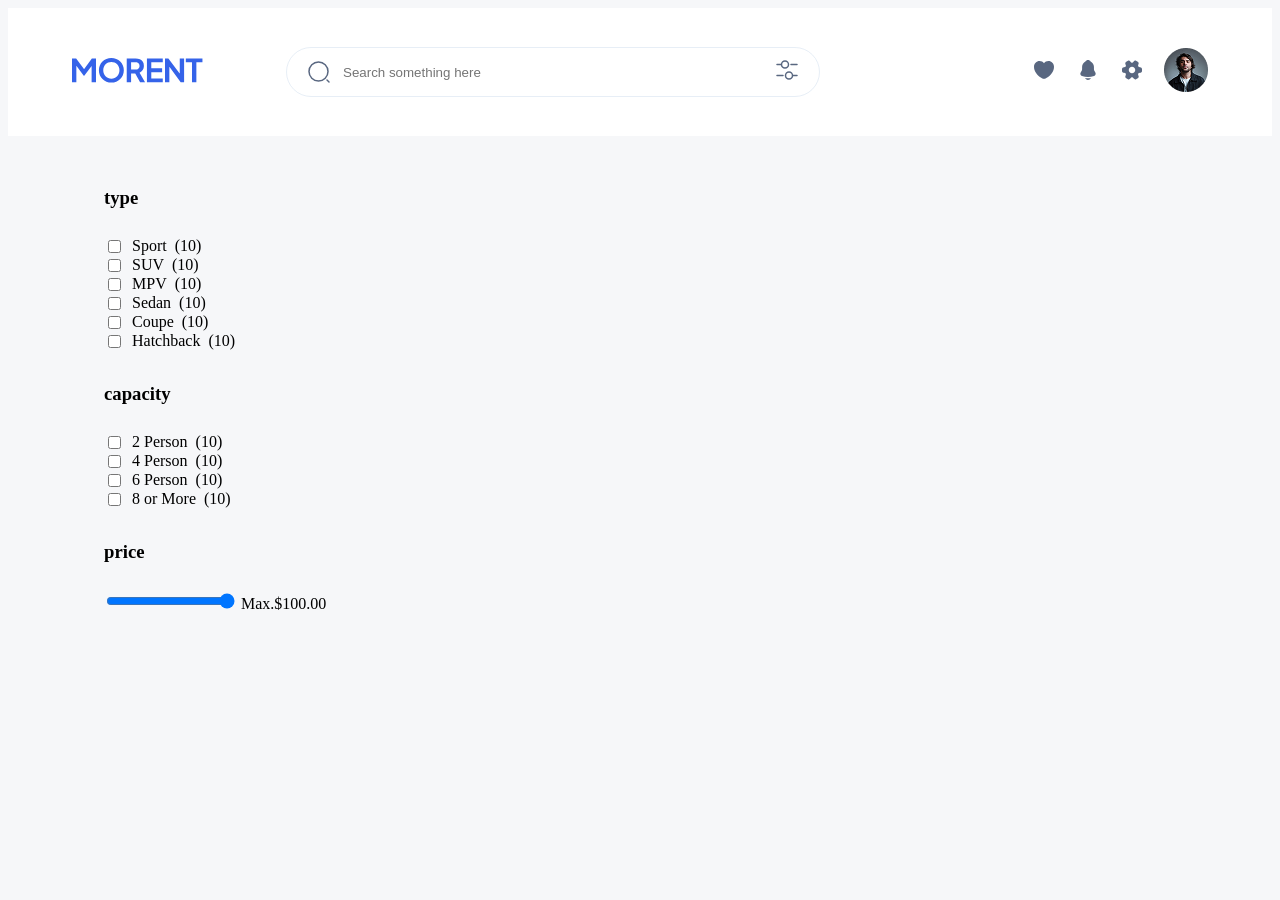
==== filter.html @ e9df96bd "add car type filters to filter page - Created a form with checkboxes in filter.html for filtering ve" ====
<!DOCTYPE html>
<html lang="en">
<head>
    <meta charset="UTF-8">
    <meta name="viewport" content="width=device-width, initial-scale=1.0">
    <title>Document</title>
    <link rel="stylesheet" href="assets/css/reset.css">
    <link rel="stylesheet" href="assets/css/style.css">
</head>
<body>
    
        <header>
        <div class="logo-search-wrapper">
            <div class="logo">
                <a href="index.html">
                <img src="assets/images/icons/Logo.svg" alt="morent logo">
                </a>
            </div>
            <div class="search">
                <img src="assets/images/icons/search.svg" alt="search icon">
                <input type="text" placeholder="Search something here">
                <a href="filter.html">
                    <img src="assets/images/icons/filter.svg" alt="filter icon">
                </a>
            </div>

        </div>

        <div class="cta-wrapper">
            <div class="cta">
                <img src="assets/images/icons/heart.svg" alt="heart icon">
            </div>
            <div class="cta">
                <img src="assets/images/icons/notification.svg" alt="notification icon">
            </div>
            <div class="cta">
                <img src="assets/images/icons/setting2.svg" alt="settings icon">
            </div>
            <div class="cta">
                <img src="assets/images/icons/user.png" alt="user icon">
            </div>

        </div>
    </header>

    <div>
        <main>
            <aside>
                <form>
                    <div class="filters type">
                        <h3>type</h3>
                        <div class="wrapper">
                            <div>
                                <input type="checkbox" id="sport">
                                <label for="sport">Sport</label>
                                <span>(10)</span>
                            </div>
                            <div>
                                <input type="checkbox" id="SUV">
                                <label for="SUV">SUV</label>
                                <span>(10)</span>
                            </div>
                            <div>
                                <input type="checkbox" id="MPV">
                                <label for="MPV">MPV</label>
                                <span>(10)</span>
                            </div>
                            <div>
                                <input type="checkbox" id="Sedan">
                                <label for="Sedan">Sedan</label>
                                <span>(10)</span>
                            </div>
                            <div>
                                <input type="checkbox" id="Coupe">
                                <label for="Coupe">Coupe</label>
                                <span>(10)</span>
                            </div>
                            <div>
                                <input type="checkbox" id="Hatchback">
                                <label for="Hatchback">Hatchback</label>
                                <span>(10)</span>
                            </div>
                        </div>

                    </div>
                    <div class="filters capacity">
                        <h3>capacity</h3>
                        <div class="wrapper">
                            <div>
                                <input type="checkbox" id="2person">
                                <label for="2person">2 Person</label>
                                <span>(10)</span>
                            </div>
                            <div>
                                <input type="checkbox" id="4person">
                                <label for="4person">4 Person</label>
                                <span>(10)</span>
                            </div>
                            <div>
                                <input type="checkbox" id="6person">
                                <label for="6person">6 Person</label>
                                <span>(10)</span>
                            </div>
                            <div>
                                <input type="checkbox" id="8person">
                                <label for="8person">8 or More</label>
                                <span>(10)</span>
                            </div>
                            <div>
                        </div>

                    </div>
                    <div class="filters price">
                        <h3>price</h3>
                        <input type="range" name="" id="" value="100">
                        <span>Max.$100.00</span>
                    </div>
                </form>
            </aside>


        </main>
    </div>

</body>
</html>
---- assets/css/style.css ----
:root {
    --primary-color: #3563E9;
    --secondary-color: #90A3BF;
    --white-color: #fff;
    --blach-color: #000;
}

body {
    padding-inline: 64px;
    background-color: #F6F7F9;
}

header {
    background-color: #FFFFFF;
    display: flex;
    justify-content: space-between;
    align-items: center;
    margin-inline: -64px;
    padding-inline: 64px;
    padding-block: 40px;
    .logo-search-wrapper {
        display: flex;
        gap: 84px;
        align-items: center;
    }
    .search {
        display: flex;
        align-items: center;
        gap: 10px;
        padding: 10px 20px;
        width: 492px;
        outline: 1px solid #C3D4E966;
        border-radius: 70px;
        img {
            cursor: pointer;
        }
        input {
            border: none;
            flex-grow: 1;
            &:focus {
                outline: none;
            }
        }
    }
    .cta-wrapper {
        display: flex;
        gap: 20px;
        align-items: center;
    }
}


.flex {
    display: flex;
}
.align-center {
    align-items: center;
}
.justify-center {
    justify-content: center;
}
.cover {
    padding: 32px 0 0;
    width: 100%;
    max-width: 100%;
    .wrapper-card {
        margin-bottom: 32px;
        gap: 32px;

    }
}
.car-card-light-blue, .car-card-dark-blue {
    background-color: #54A6FF;
    position: relative;
    width: 100%;
    height: 360px;
    border-radius: 10px;
    padding: 24px;
    overflow: hidden;
    display: flex;
    flex-direction: column;
    justify-content: space-between;
    .details-wrapper {
        max-width: 284px;
    }
    h2 {
        color: var(--white-color);
        width: 272px;
        height: 96px;
        font-size: 32px;
        font-weight: 600;
        line-height: 150%;
        letter-spacing: -3%;
        margin-bottom: 16px;
    }
    p {
        color: var(--white-color);
        width: 284px;
        height: 48px;
        font-size: 16px;
        font-weight: 500;
        line-height: 150%;
        letter-spacing: -2%;
        margin-bottom: 20px;
    }
    .image-wrapper {
        position: absolute;
        top: 234px;
        left: 137px;
    }
    img {
        width: 406px;
        height: 116px;
        object-fit: contain;
    }
    .btn {
        width: 120px;
        height: 44px;
        border-radius: 4px;
        border: none;
        font-size: 16px;
        color: var(--white-color);
        display: flex;
        align-items: center;
        justify-content: center;
        text-decoration: none;
        background-color: var(--primary-color);
        gap: 8px;
        cursor: pointer;
        transition: var(--primary-color) 0.2s ease;
        &:hover {
            opacity: 0.9;
        }
    }
}
.car-card-dark-blue {
    background-color: var(--primary-color);
    .btn {
        background-color: #54A6FF;
        gap: 8px;
    }
}

section {
    &:not(:last-of-type){
        margin-bottom: 2rem;
    }
    &>.header {
        display: flex;
        justify-content: space-between;
        align-items: center;
        margin-bottom: 20px;
    }
    h2 {
        color: var(--secondary-color);
        text-transform: capitalize;
        font-size: 1rem;
    }
    &>.wrapper {
        display: grid;
        grid-template-columns: repeat(4, 1fr);
        gap: 2rem;
        .card {
           /*width: 304px;*/
           padding: 24px;
           border-radius: 10px;
           background-color: var(--white-color);

           .header {
               display: flex;
               justify-content: space-between;
               align-items: flex-start;
               p {
                color: var(--secondary-color);
                font-weight: bold;
               }
           }
           .image {
                display: flex;
                justify-content: center;
                padding-block: 64px;
           }
           .spesifications {
                display: flex;
                justify-content: center;
                gap: 1rem;

                div {
                    display: flex;
                    gap: 6px;
                    align-items: center;

                    span {
                        color: var(--secondary-color);
                        font-size: 14px;
                        font-weight: 500;
                        letter-spacing: 1px;
                        line-height: 150%;
                    }
                }
           }  
           
           .footer {
                display: flex;
                justify-content: space-between;
                align-items: center;
                margin-top: 34px;

                .price-wrapper {
                    display: flex;

                    span {
                        display: block;
                        font-size: 20px;
                        font-weight: bold;
                        &:last-child {
                            color: var(--secondary-color);
                            font-size: 14px;
                            align-self: flex-end;
                        }
                    }
                }

                .rent-now {
                    a{
                        display: block;
                        padding: 10px 20px;
                        background-color: var(--primary-color);
                        color: var(--white-color);
                        border-radius: 4px;
                        text-decoration: none;
                    }                
                }            
            }                    
        }           
    }        
}              
     
    
aside {
    padding: 2rem;
    form {
        .filters {
            &:not(:last-child){
                margin-bottom: 2rem;
            }
            h3 {
                margin-bottom: 28px;
            }
            .wrapper {
                &>div {
                    display: flex;
                    gap: .5rem;
                    align-items: center;
                }
                &:not(:last-child){
                    margin-bottom: 2rem;
                }
            }
        }
    }
}
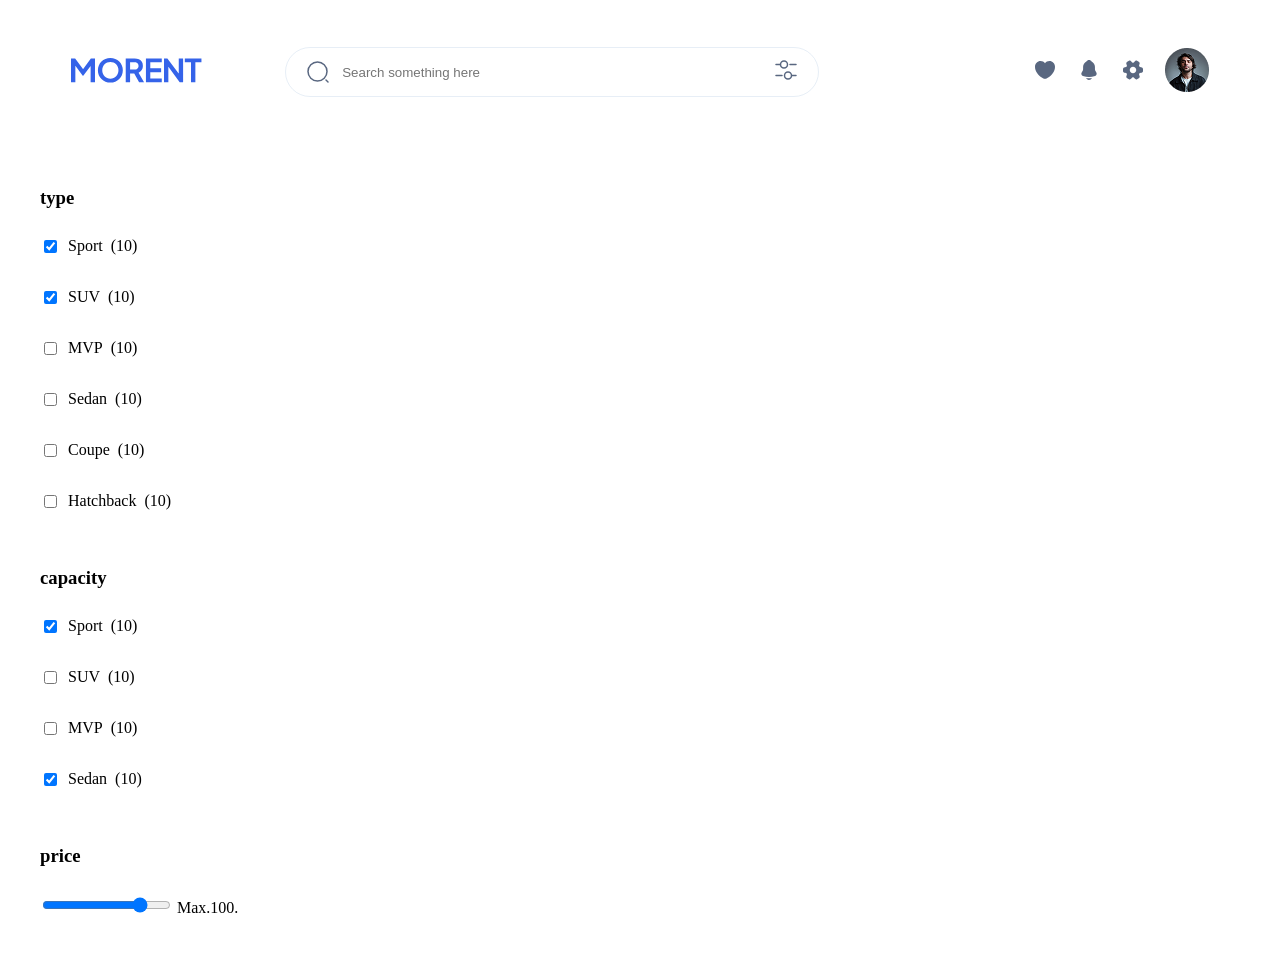
==== commit 14e3ff5b: "Refactor header structure and update CSS layout -Updated both index.html and filter.html with a cons" ====
--- a/filter.html
+++ b/filter.html
@@ -9,118 +9,128 @@
 </head>
 <body>
     
+    <div class="container">
         <header>
-        <div class="logo-search-wrapper">
-            <div class="logo">
-                <a href="index.html">
-                <img src="assets/images/icons/Logo.svg" alt="morent logo">
-                </a>
+            <div class="logo-search-wrapper">
+                <div class="logo">
+                    <a href="index.html">
+                    <img src="assets/images/icons/Logo.svg" alt="morent logo">
+                    </a>
+                </div>
+                <div class="search">
+                    <img src="assets/images/icons/search.svg" alt="search icon">
+                    <input type="text" placeholder="Search something here">
+                    <a href="filter.html">
+                        <img src="assets/images/icons/filter.svg" alt="filter icon">
+                    </a>
+                </div>
+    
             </div>
-            <div class="search">
-                <img src="assets/images/icons/search.svg" alt="search icon">
-                <input type="text" placeholder="Search something here">
-                <a href="filter.html">
-                    <img src="assets/images/icons/filter.svg" alt="filter icon">
-                </a>
+    
+            <div class="cta-wrapper">
+                <div class="cta">
+                    <img src="assets/images/icons/heart.svg" alt="heart icon">
+                </div>
+                <div class="cta">
+                    <img src="assets/images/icons/notification.svg" alt="notification icon">
+                </div>
+                <div class="cta">
+                    <img src="assets/images/icons/setting2.svg" alt="settings icon">
+                </div>
+                <div class="cta">
+                    <img src="assets/images/icons/user.png" alt="user icon">
+                </div>
+    
             </div>
+        </header>
 
-        </div>
 
-        <div class="cta-wrapper">
-            <div class="cta">
-                <img src="assets/images/icons/heart.svg" alt="heart icon">
-            </div>
-            <div class="cta">
-                <img src="assets/images/icons/notification.svg" alt="notification icon">
-            </div>
-            <div class="cta">
-                <img src="assets/images/icons/setting2.svg" alt="settings icon">
-            </div>
-            <div class="cta">
-                <img src="assets/images/icons/user.png" alt="user icon">
-            </div>
+    </div>
 
-        </div>
-    </header>
-
-    <div>
-        <main>
-            <aside>
-                <form>
-                    <div class="filters type">
-                        <h3>type</h3>
-                        <div class="wrapper">
-                            <div>
-                                <input type="checkbox" id="sport">
-                                <label for="sport">Sport</label>
-                                <span>(10)</span>
-                            </div>
-                            <div>
-                                <input type="checkbox" id="SUV">
-                                <label for="SUV">SUV</label>
-                                <span>(10)</span>
-                            </div>
-                            <div>
-                                <input type="checkbox" id="MPV">
-                                <label for="MPV">MPV</label>
-                                <span>(10)</span>
-                            </div>
-                            <div>
-                                <input type="checkbox" id="Sedan">
-                                <label for="Sedan">Sedan</label>
-                                <span>(10)</span>
-                            </div>
-                            <div>
-                                <input type="checkbox" id="Coupe">
-                                <label for="Coupe">Coupe</label>
-                                <span>(10)</span>
-                            </div>
-                            <div>
-                                <input type="checkbox" id="Hatchback">
-                                <label for="Hatchback">Hatchback</label>
-                                <span>(10)</span>
-                            </div>
+    <main>
+        <aside>
+            <form>
+                <div class="filters type">
+                    <h3>type</h3>
+                    <div class="wrapper">
+                        <div>
+                            <input type="checkbox" id="sport" checked>
+                            <label for="sport">Sport </label>
+                            <span>(10)</span>
+                        </div>
+                        <div>
+                            <input type="checkbox" id="suv" checked>
+                            <label for="suv">SUV</label>
+                            <span>(10)</span>
+                        </div>
+                        <div>
+                            <input type="checkbox" id="mvp">
+                            <label for="mvp">MVP</label>
+                            <span>(10)</span>
+                        </div>
+                        <div>
+                            <input type="checkbox" id="sedan">
+                            <label for="sedan">Sedan</label>
+                            <span>(10)</span>
+                        </div>
+                        <div>
+                            <input type="checkbox" id="coupe">
+                            <label for="coupe">Coupe</label>
+                            <span>(10)</span>
+                        </div>
+                        <div>
+                            <input type="checkbox" id="hatchback">
+                            <label for="hatchback">Hatchback</label>
+                            <span>(10)</span>
                         </div>
 
                     </div>
-                    <div class="filters capacity">
-                        <h3>capacity</h3>
-                        <div class="wrapper">
-                            <div>
-                                <input type="checkbox" id="2person">
-                                <label for="2person">2 Person</label>
-                                <span>(10)</span>
-                            </div>
-                            <div>
-                                <input type="checkbox" id="4person">
-                                <label for="4person">4 Person</label>
-                                <span>(10)</span>
-                            </div>
-                            <div>
-                                <input type="checkbox" id="6person">
-                                <label for="6person">6 Person</label>
-                                <span>(10)</span>
-                            </div>
-                            <div>
-                                <input type="checkbox" id="8person">
-                                <label for="8person">8 or More</label>
-                                <span>(10)</span>
-                            </div>
-                            <div>
+                </div>
+
+                <div class="filters capacity">
+                    <h3>capacity</h3>
+                    <div class="wrapper">
+                        <div>
+                            <input type="checkbox" id="2person" checked>
+                            <label for="2person">Sport </label>
+                            <span>(10)</span>
                         </div>
+                        <div>
+                            <input type="checkbox" id="4person" >
+                            <label for="4person">SUV</label>
+                            <span>(10)</span>
+                        </div>
+                        <div>
+                            <input type="checkbox" id="6person">
+                            <label for="6person">MVP</label>
+                            <span>(10)</span>
+                        </div>
+                        <div>
+                            <input type="checkbox" id="8person" checked>
+                            <label for="8person">Sedan</label>
+                            <span>(10)</span>
+                        </div>
+                       
 
                     </div>
-                    <div class="filters price">
-                        <h3>price</h3>
-                        <input type="range" name="" id="" value="100">
-                        <span>Max.$100.00</span>
-                    </div>
-                </form>
-            </aside>
 
 
-        </main>
-    </div>
+
+                </div>
+
+                <div class="filters price">
+                    <h3>price</h3>
+                    <input type="range" name="" id="" value="80">
+                    <span>Max.100.</span>
+
+                </div>
+
+
+            </form>
+
+        </aside>
+    </main>
+
 
 </body>
 </html>
--- a/assets/css/style.css
+++ b/assets/css/style.css
@@ -6,19 +6,20 @@
     --blach-color: #000;
 }
 
-body {
-    padding-inline: 64px;
-    background-color: #F6F7F9;
+body {}
+
+.container {
+    max-width: 1312px;
+    margin-inline: auto;
+    width: 90%;
 }
 
 header {
-    background-color: #FFFFFF;
     display: flex;
     justify-content: space-between;
     align-items: center;
-    margin-inline: -64px;
-    padding-inline: 64px;
     padding-block: 40px;
+
     .logo-search-wrapper {
         display: flex;
         gap: 84px;
@@ -51,7 +52,7 @@
 }
 
 
-.flex {
+/* .flex {
     display: flex;
 }
 .align-center {
@@ -140,7 +141,7 @@
         background-color: #54A6FF;
         gap: 8px;
     }
-}
+} */
 
 section {
     &:not(:last-of-type){
@@ -157,12 +158,14 @@
         text-transform: capitalize;
         font-size: 1rem;
     }
-    &>.wrapper {
-        display: grid;
-        grid-template-columns: repeat(4, 1fr);
+    .wrapper {
+        display: flex;
+        flex-wrap: wrap;
+        justify-content: center;
         gap: 2rem;
+
         .card {
-           /*width: 304px;*/
+           width: 304px;
            padding: 24px;
            border-radius: 10px;
            background-color: var(--white-color);
@@ -186,7 +189,7 @@
                 justify-content: center;
                 gap: 1rem;
 
-                div {
+                &>div {
                     display: flex;
                     gap: 6px;
                     align-items: center;
@@ -243,7 +246,7 @@
     form {
         .filters {
             &:not(:last-child){
-                margin-bottom: 2rem;
+                margin-bottom: 56px;
             }
             h3 {
                 margin-bottom: 28px;
@@ -253,14 +256,20 @@
                     display: flex;
                     gap: .5rem;
                     align-items: center;
+
+                    &:not(:last-child){
+                        margin-bottom: 2rem;
+                    }
+
+                    input {}
+
+                    label {}
+
+                    span {}
                 }
-                &:not(:last-child){
-                    margin-bottom: 2rem;
-                }
-            }
-        }
-    }
-}
-
-
-
+            }
+        }
+    }
+}
+
+
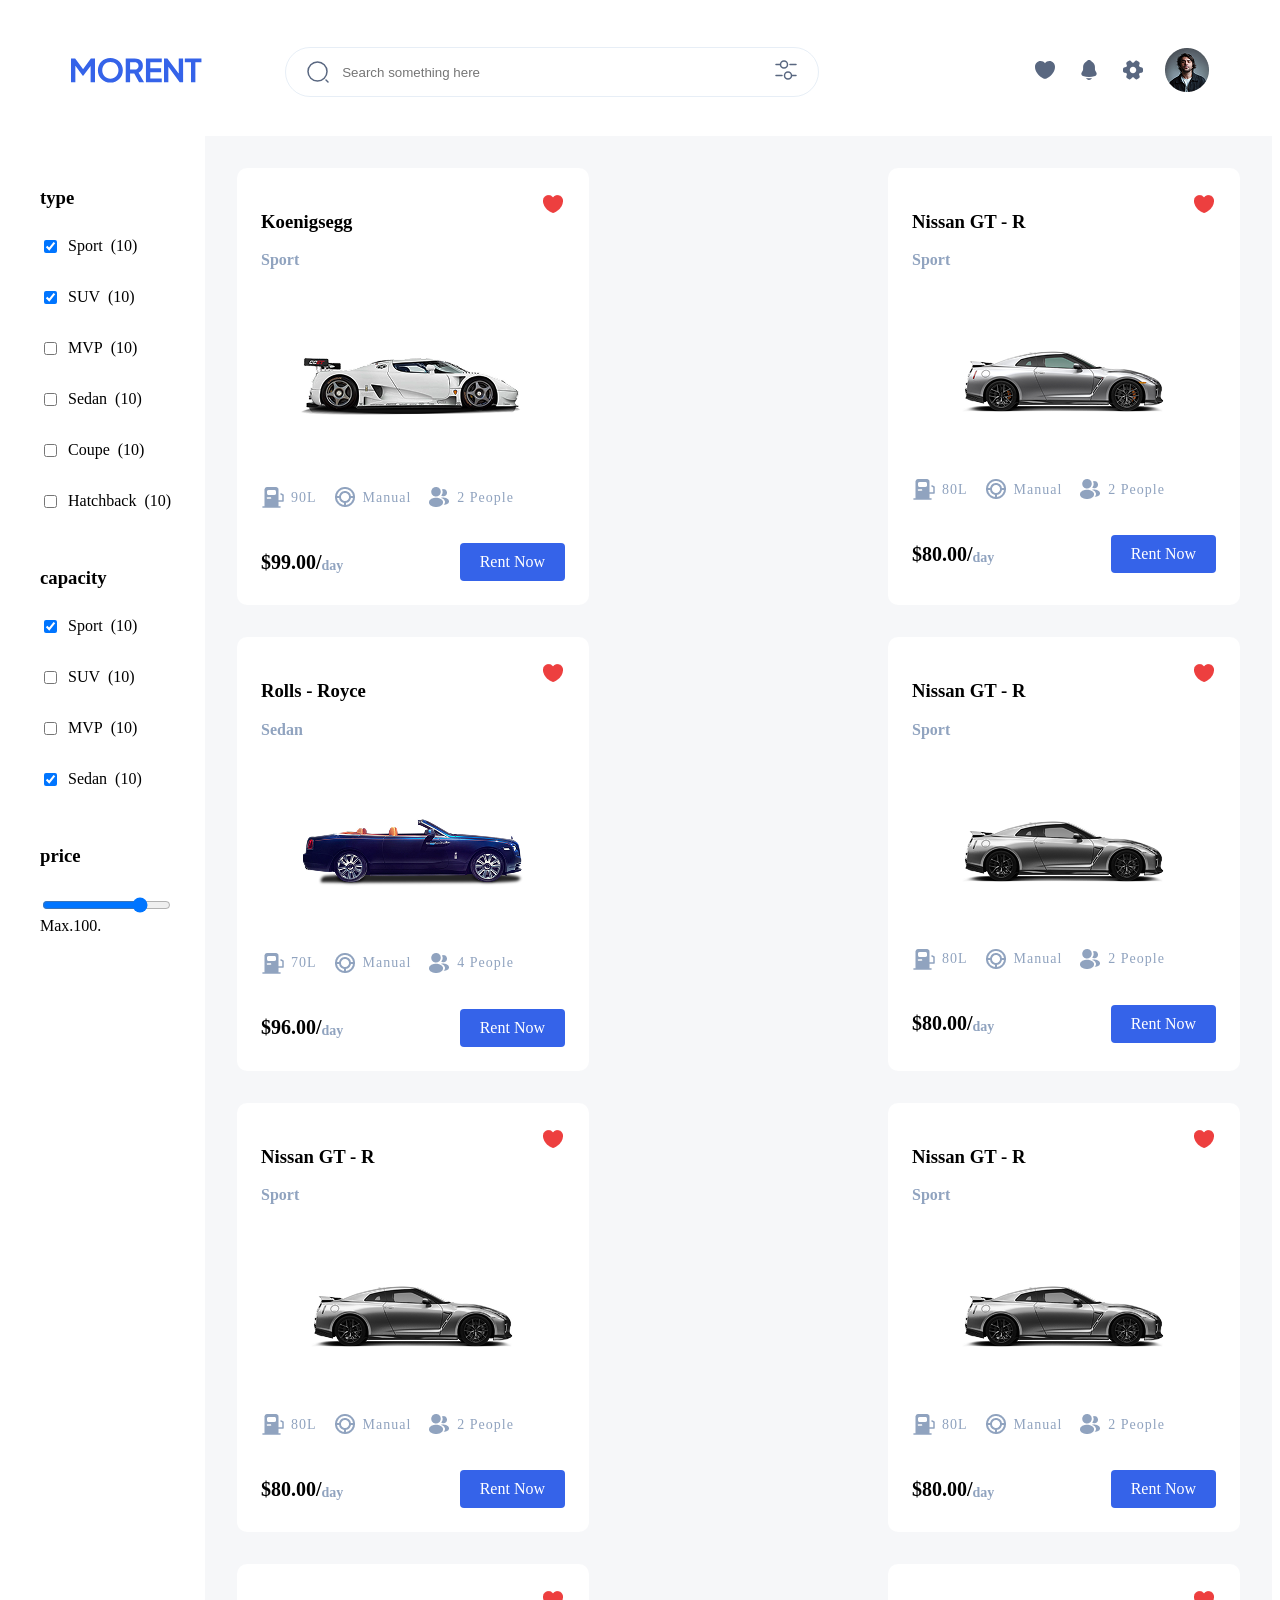
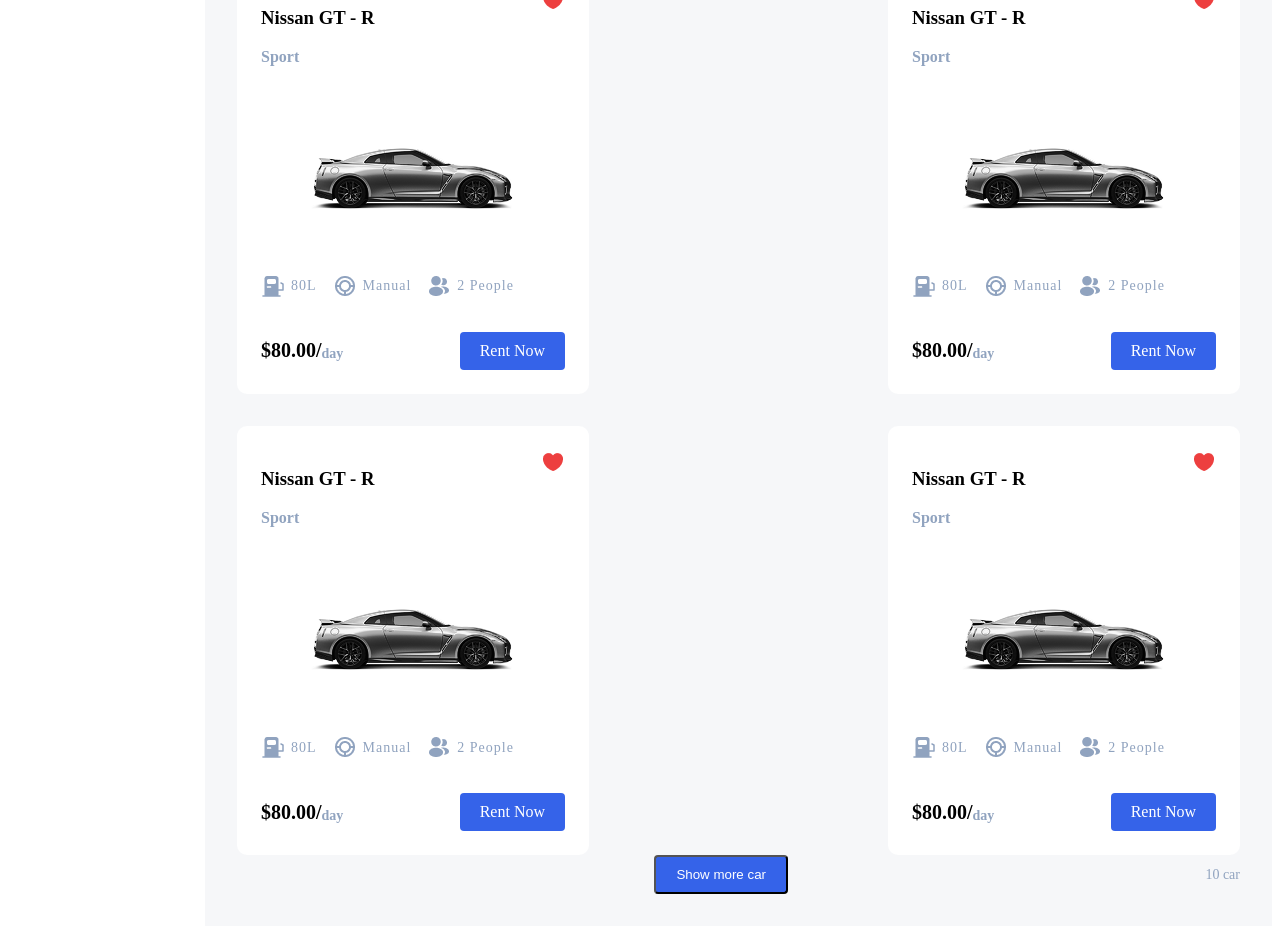
==== commit a7d6283a: "Update filter.html structure and  Add car count logic -Added footer elements, car counter wrapper, a" ====
--- a/filter.html
+++ b/filter.html
@@ -1,5 +1,6 @@
 <!DOCTYPE html>
 <html lang="en">
+
 <head>
     <meta charset="UTF-8">
     <meta name="viewport" content="width=device-width, initial-scale=1.0">
@@ -7,14 +8,15 @@
     <link rel="stylesheet" href="assets/css/reset.css">
     <link rel="stylesheet" href="assets/css/style.css">
 </head>
+
 <body>
-    
+
     <div class="container">
         <header>
             <div class="logo-search-wrapper">
                 <div class="logo">
                     <a href="index.html">
-                    <img src="assets/images/icons/Logo.svg" alt="morent logo">
+                        <img src="assets/images/icons/Logo.svg" alt="morent logo">
                     </a>
                 </div>
                 <div class="search">
@@ -24,9 +26,9 @@
                         <img src="assets/images/icons/filter.svg" alt="filter icon">
                     </a>
                 </div>
-    
+
             </div>
-    
+
             <div class="cta-wrapper">
                 <div class="cta">
                     <img src="assets/images/icons/heart.svg" alt="heart icon">
@@ -40,14 +42,14 @@
                 <div class="cta">
                     <img src="assets/images/icons/user.png" alt="user icon">
                 </div>
-    
+
             </div>
         </header>
 
 
     </div>
 
-    <main>
+    <main class="flex">
         <aside>
             <form>
                 <div class="filters type">
@@ -96,7 +98,7 @@
                             <span>(10)</span>
                         </div>
                         <div>
-                            <input type="checkbox" id="4person" >
+                            <input type="checkbox" id="4person">
                             <label for="4person">SUV</label>
                             <span>(10)</span>
                         </div>
@@ -110,7 +112,7 @@
                             <label for="8person">Sedan</label>
                             <span>(10)</span>
                         </div>
-                       
+
 
                     </div>
 
@@ -129,8 +131,408 @@
             </form>
 
         </aside>
+
+        <section>
+            <div class="wrapper">
+                <article class="card">
+                    <div class="header">
+                        <div>
+                            <h3>Koenigsegg</h3>
+                            <p>Sport</p>
+                        </div>
+                        <img src="assets/images/icons/Like.png" alt="like icon">
+                    </div>
+                    <div class="image">
+                        <img src="assets/images/cars/Koenigsegg.png" alt="koenigsegg image">
+                    </div>
+                    <div class="spesifications">
+                        <div>
+                            <img src="assets/images/icons/gas-station.png" alt="gas-station icon">
+                            <span>90L</span>
+                        </div>
+                        <div>
+                            <img src="assets/images/icons/transmission.png" alt="transmission">
+                            <span>Manual</span>
+                        </div>
+                        <div>
+                            <img src="assets/images/icons/capacity.png" alt="capacity">
+                            <span>2 People</span>
+                        </div>
+
+                    </div>
+
+                    <div class="footer">
+                        <div class="price-wrapper">
+                            <span>$99.00/</span>
+                            <span>day</span>
+                        </div>
+                        <div class="rent-now">
+                            <a href="#">Rent Now</a>
+                        </div>
+                    </div>
+
+                </article>
+                <article class="card">
+                    <div class="header">
+                        <div>
+                            <h3>Nissan GT - R</h3>
+                            <p>Sport</p>
+                        </div>
+                        <img src="assets/images/icons/Like.png" alt="like icon">
+                    </div>
+                    <div class="image">
+                        <img src="assets/images/cars/nissan gt-r.png" alt="Nissan GT - R image">
+                    </div>
+                    <div class="spesifications">
+                        <div>
+                            <img src="assets/images/icons/gas-station.png" alt="gas-station icon">
+                            <span>80L</span>
+                        </div>
+                        <div>
+                            <img src="assets/images/icons/transmission.png" alt="transmission">
+                            <span>Manual</span>
+                        </div>
+                        <div>
+                            <img src="assets/images/icons/capacity.png" alt="capacity">
+                            <span>2 People</span>
+                        </div>
+
+                    </div>
+
+                    <div class="footer">
+                        <div class="price-wrapper">
+                            <span>$80.00/</span>
+                            <span>day</span>
+                        </div>
+                        <div class="rent-now">
+                            <a href="#">Rent Now</a>
+                        </div>
+                    </div>
+
+                </article>
+                <article class="card">
+                    <div class="header">
+                        <div>
+                            <h3>Rolls - Royce</h3>
+                            <p>Sedan</p>
+                        </div>
+                        <img src="assets/images/icons/Like.png" alt="like icon">
+                    </div>
+                    <div class="image">
+                        <img src="assets/images/cars/rolls-royce.png" alt="Rolls - Royce image">
+                    </div>
+                    <div class="spesifications">
+                        <div>
+                            <img src="assets/images/icons/gas-station.png" alt="gas-station icon">
+                            <span>70L</span>
+                        </div>
+                        <div>
+                            <img src="assets/images/icons/transmission.png" alt="transmission">
+                            <span>Manual</span>
+                        </div>
+                        <div>
+                            <img src="assets/images/icons/capacity.png" alt="capacity">
+                            <span>4 People</span>
+                        </div>
+
+                    </div>
+
+                    <div class="footer">
+                        <div class="price-wrapper">
+                            <span>$96.00/</span>
+                            <span>day</span>
+                        </div>
+                        <div class="rent-now">
+                            <a href="#">Rent Now</a>
+                        </div>
+                    </div>
+
+                </article>
+                <article class="card">
+                    <div class="header">
+                        <div>
+                            <h3>Nissan GT - R</h3>
+                            <p>Sport</p>
+                        </div>
+                        <img src="assets/images/icons/Like.png" alt="like icon">
+                    </div>
+                    <div class="image">
+                        <img src="assets/images/cars/nissan gt-r2.png" alt="Nissan GT - R image">
+                    </div>
+                    <div class="spesifications">
+                        <div>
+                            <img src="assets/images/icons/gas-station.png" alt="gas-station icon">
+                            <span>80L</span>
+                        </div>
+                        <div>
+                            <img src="assets/images/icons/transmission.png" alt="transmission">
+                            <span>Manual</span>
+                        </div>
+                        <div>
+                            <img src="assets/images/icons/capacity.png" alt="capacity">
+                            <span>2 People</span>
+                        </div>
+
+                    </div>
+
+                    <div class="footer">
+                        <div class="price-wrapper">
+                            <span>$80.00/ </span>
+                            <span>day</span>
+                        </div>
+                        <div class="rent-now">
+                            <a href="#">Rent Now</a>
+                        </div>
+                    </div>
+
+                </article>
+                <article class="card">
+                    <div class="header">
+                        <div>
+                            <h3>Nissan GT - R</h3>
+                            <p>Sport</p>
+                        </div>
+                        <img src="assets/images/icons/Like.png" alt="like icon">
+                    </div>
+                    <div class="image">
+                        <img src="assets/images/cars/nissan gt-r2.png" alt="Nissan GT - R image">
+                    </div>
+                    <div class="spesifications">
+                        <div>
+                            <img src="assets/images/icons/gas-station.png" alt="gas-station icon">
+                            <span>80L</span>
+                        </div>
+                        <div>
+                            <img src="assets/images/icons/transmission.png" alt="transmission">
+                            <span>Manual</span>
+                        </div>
+                        <div>
+                            <img src="assets/images/icons/capacity.png" alt="capacity">
+                            <span>2 People</span>
+                        </div>
+
+                    </div>
+
+                    <div class="footer">
+                        <div class="price-wrapper">
+                            <span>$80.00/ </span>
+                            <span>day</span>
+                        </div>
+                        <div class="rent-now">
+                            <a href="#">Rent Now</a>
+                        </div>
+                    </div>
+
+                </article>
+                <article class="card">
+                    <div class="header">
+                        <div>
+                            <h3>Nissan GT - R</h3>
+                            <p>Sport</p>
+                        </div>
+                        <img src="assets/images/icons/Like.png" alt="like icon">
+                    </div>
+                    <div class="image">
+                        <img src="assets/images/cars/nissan gt-r2.png" alt="Nissan GT - R image">
+                    </div>
+                    <div class="spesifications">
+                        <div>
+                            <img src="assets/images/icons/gas-station.png" alt="gas-station icon">
+                            <span>80L</span>
+                        </div>
+                        <div>
+                            <img src="assets/images/icons/transmission.png" alt="transmission">
+                            <span>Manual</span>
+                        </div>
+                        <div>
+                            <img src="assets/images/icons/capacity.png" alt="capacity">
+                            <span>2 People</span>
+                        </div>
+
+                    </div>
+
+                    <div class="footer">
+                        <div class="price-wrapper">
+                            <span>$80.00/ </span>
+                            <span>day</span>
+                        </div>
+                        <div class="rent-now">
+                            <a href="#">Rent Now</a>
+                        </div>
+                    </div>
+
+                </article>
+                <article class="card">
+                    <div class="header">
+                        <div>
+                            <h3>Nissan GT - R</h3>
+                            <p>Sport</p>
+                        </div>
+                        <img src="assets/images/icons/Like.png" alt="like icon">
+                    </div>
+                    <div class="image">
+                        <img src="assets/images/cars/nissan gt-r2.png" alt="Nissan GT - R image">
+                    </div>
+                    <div class="spesifications">
+                        <div>
+                            <img src="assets/images/icons/gas-station.png" alt="gas-station icon">
+                            <span>80L</span>
+                        </div>
+                        <div>
+                            <img src="assets/images/icons/transmission.png" alt="transmission">
+                            <span>Manual</span>
+                        </div>
+                        <div>
+                            <img src="assets/images/icons/capacity.png" alt="capacity">
+                            <span>2 People</span>
+                        </div>
+
+                    </div>
+
+                    <div class="footer">
+                        <div class="price-wrapper">
+                            <span>$80.00/ </span>
+                            <span>day</span>
+                        </div>
+                        <div class="rent-now">
+                            <a href="#">Rent Now</a>
+                        </div>
+                    </div>
+
+                </article>
+                <article class="card">
+                    <div class="header">
+                        <div>
+                            <h3>Nissan GT - R</h3>
+                            <p>Sport</p>
+                        </div>
+                        <img src="assets/images/icons/Like.png" alt="like icon">
+                    </div>
+                    <div class="image">
+                        <img src="assets/images/cars/nissan gt-r2.png" alt="Nissan GT - R image">
+                    </div>
+                    <div class="spesifications">
+                        <div>
+                            <img src="assets/images/icons/gas-station.png" alt="gas-station icon">
+                            <span>80L</span>
+                        </div>
+                        <div>
+                            <img src="assets/images/icons/transmission.png" alt="transmission">
+                            <span>Manual</span>
+                        </div>
+                        <div>
+                            <img src="assets/images/icons/capacity.png" alt="capacity">
+                            <span>2 People</span>
+                        </div>
+
+                    </div>
+
+                    <div class="footer">
+                        <div class="price-wrapper">
+                            <span>$80.00/ </span>
+                            <span>day</span>
+                        </div>
+                        <div class="rent-now">
+                            <a href="#">Rent Now</a>
+                        </div>
+                    </div>
+
+                </article>
+                <article class="card">
+                    <div class="header">
+                        <div>
+                            <h3>Nissan GT - R</h3>
+                            <p>Sport</p>
+                        </div>
+                        <img src="assets/images/icons/Like.png" alt="like icon">
+                    </div>
+                    <div class="image">
+                        <img src="assets/images/cars/nissan gt-r2.png" alt="Nissan GT - R image">
+                    </div>
+                    <div class="spesifications">
+                        <div>
+                            <img src="assets/images/icons/gas-station.png" alt="gas-station icon">
+                            <span>80L</span>
+                        </div>
+                        <div>
+                            <img src="assets/images/icons/transmission.png" alt="transmission">
+                            <span>Manual</span>
+                        </div>
+                        <div>
+                            <img src="assets/images/icons/capacity.png" alt="capacity">
+                            <span>2 People</span>
+                        </div>
+
+                    </div>
+
+                    <div class="footer">
+                        <div class="price-wrapper">
+                            <span>$80.00/ </span>
+                            <span>day</span>
+                        </div>
+                        <div class="rent-now">
+                            <a href="#">Rent Now</a>
+                        </div>
+                    </div>
+
+                </article>
+                <article class="card">
+                    <div class="header">
+                        <div>
+                            <h3>Nissan GT - R</h3>
+                            <p>Sport</p>
+                        </div>
+                        <img src="assets/images/icons/Like.png" alt="like icon">
+                    </div>
+                    <div class="image">
+                        <img src="assets/images/cars/nissan gt-r2.png" alt="Nissan GT - R image">
+                    </div>
+                    <div class="spesifications">
+                        <div>
+                            <img src="assets/images/icons/gas-station.png" alt="gas-station icon">
+                            <span>80L</span>
+                        </div>
+                        <div>
+                            <img src="assets/images/icons/transmission.png" alt="transmission">
+                            <span>Manual</span>
+                        </div>
+                        <div>
+                            <img src="assets/images/icons/capacity.png" alt="capacity">
+                            <span>2 People</span>
+                        </div>
+
+                    </div>
+
+                    <div class="footer">
+                        <div class="price-wrapper">
+                            <span>$80.00/ </span>
+                            <span>day</span>
+                        </div>
+                        <div class="rent-now">
+                            <a href="#">Rent Now</a>
+                        </div>
+                    </div>
+
+                </article>
+
+
+            </div>
+
+            <footer>
+                <button>Show more car</button>
+                <div class="counter-wrapper">
+                    <span class="counter-value">120</span>
+                    <span class="counter-text">car</span>
+
+                </div>
+
+
+            </footer>
+
+        </section>
     </main>
 
-
+    <script src="app.js"></script>
 </body>
+
 </html>
--- a/assets/css/style.css
+++ b/assets/css/style.css
@@ -12,6 +12,10 @@
     max-width: 1312px;
     margin-inline: auto;
     width: 90%;
+}
+
+.flex {
+    display: flex;
 }
 
 header {
@@ -51,6 +55,9 @@
     }
 }
 
+main {
+    background-color: rgb(246, 247, 249);
+}
 
 /* .flex {
     display: flex;
@@ -144,6 +151,7 @@
 } */
 
 section {
+    padding: 2rem;
     &:not(:last-of-type){
         margin-bottom: 2rem;
     }
@@ -152,16 +160,16 @@
         justify-content: space-between;
         align-items: center;
         margin-bottom: 20px;
-    }
-    h2 {
-        color: var(--secondary-color);
-        text-transform: capitalize;
-        font-size: 1rem;
+        h2 {
+            color: var(--secondary-color);
+            text-transform: capitalize;
+            font-size: 1rem;
+        }
     }
     .wrapper {
         display: flex;
         flex-wrap: wrap;
-        justify-content: center;
+        justify-content: space-between;
         gap: 2rem;
 
         .card {
@@ -186,7 +194,6 @@
            }
            .spesifications {
                 display: flex;
-                justify-content: center;
                 gap: 1rem;
 
                 &>div {
@@ -237,12 +244,36 @@
                 }            
             }                    
         }           
-    }        
+    }    
+    
+    footer {
+        display: flex;
+        align-items: center;
+        justify-content: center;
+
+        button {
+            display: block;
+            padding: 10px 20px;
+            background-color: var(--primary-color);
+            color: var(--white-color);
+            border-radius: 4px;
+            text-decoration: none;
+            margin-left: auto;
+        }
+
+        .counter-wrapper {
+            color: var(--secondary-color);
+            font-size: 14px;
+            margin-left: auto;
+
+        }
+    }
 }              
      
     
 aside {
     padding: 2rem;
+    background-color: var(--white-color);
     form {
         .filters {
             &:not(:last-child){
@@ -256,20 +287,24 @@
                     display: flex;
                     gap: .5rem;
                     align-items: center;
-
+                    
                     &:not(:last-child){
                         margin-bottom: 2rem;
                     }
-
+                    
                     input {}
-
+                    
                     label {}
-
+                    
                     span {}
                 }
             }
-        }
-    }
-}
-
-
+            .price {
+                input {
+                    width: 296px;
+                }
+            }
+        }
+    }
+}
+
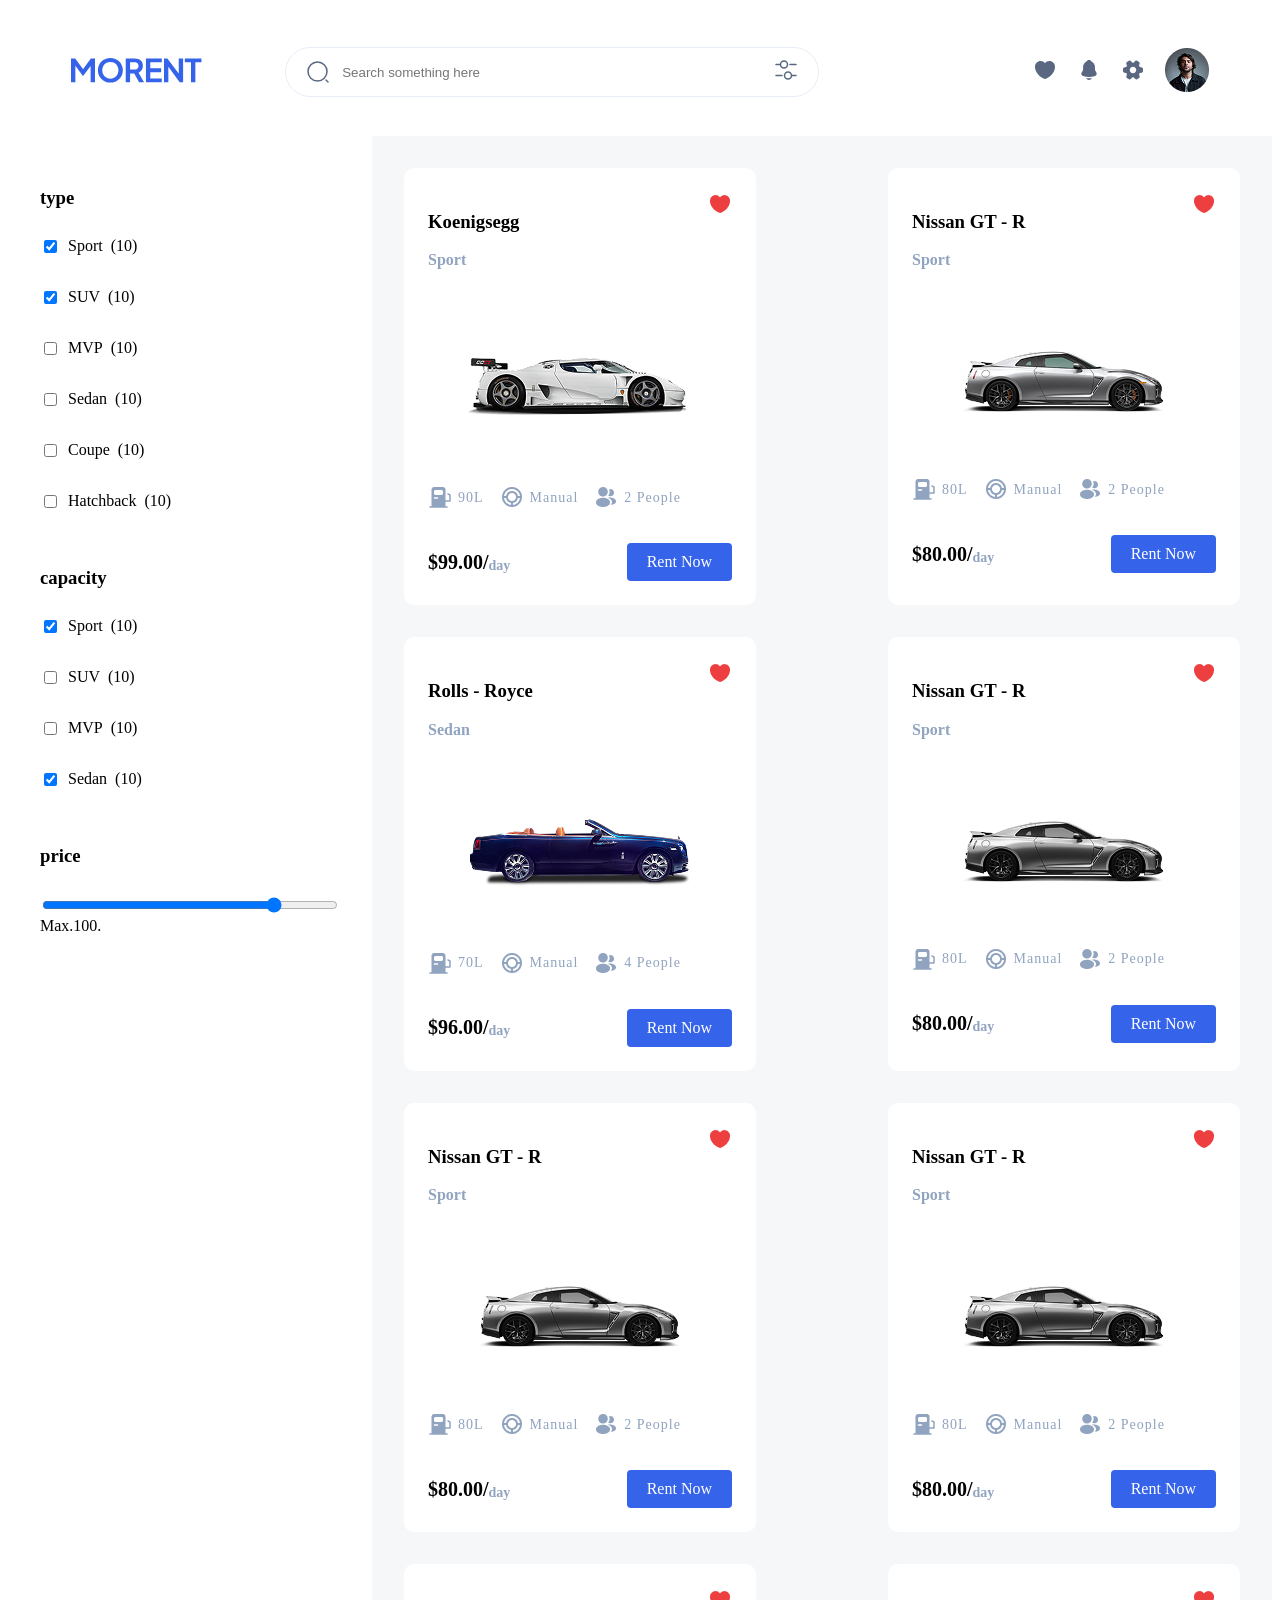
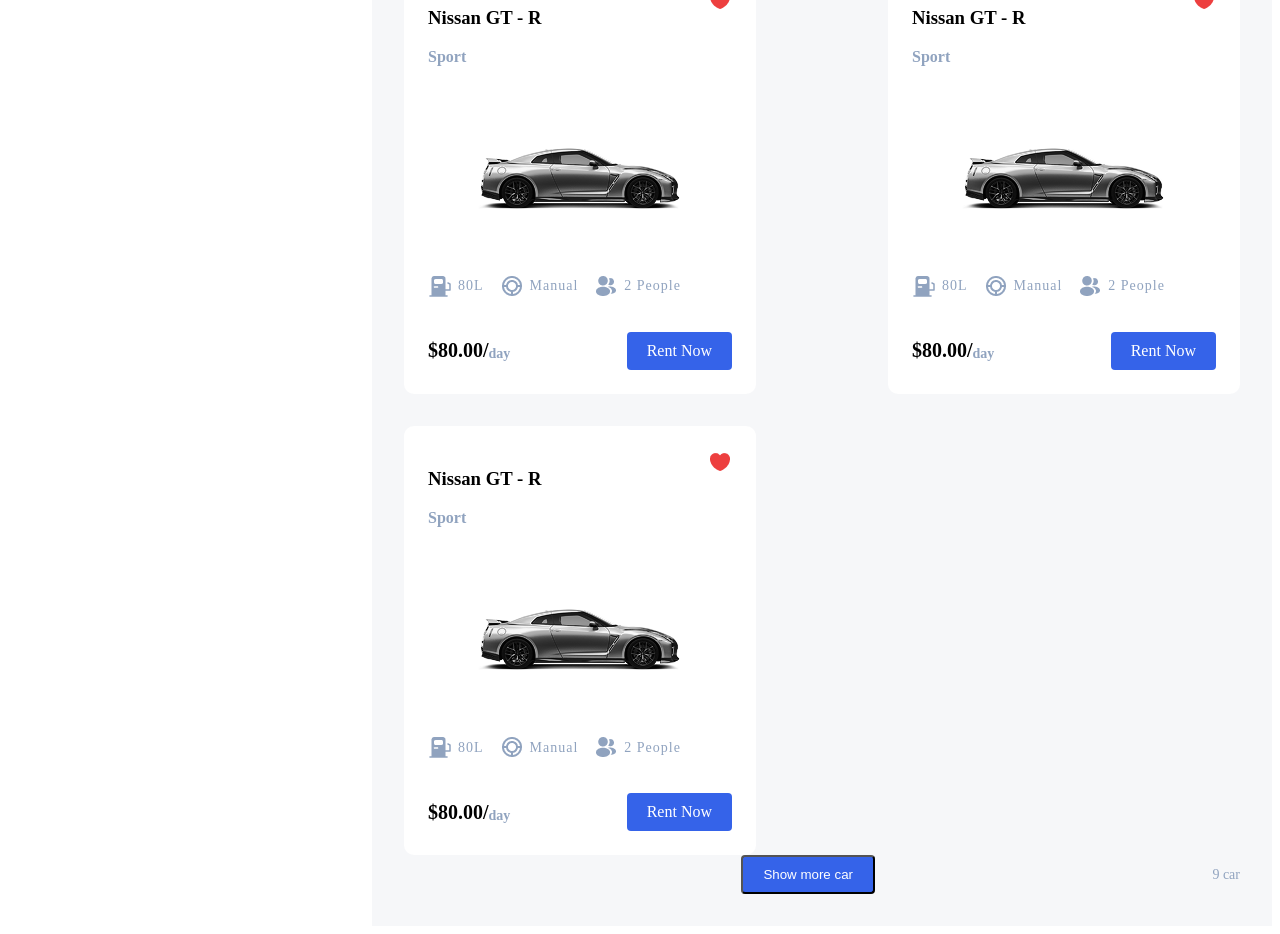
==== commit add73702: "Fix incorrect nesting for .price selector" ====
--- a/filter.html
+++ b/filter.html
@@ -476,44 +476,7 @@
                     </div>
 
                 </article>
-                <article class="card">
-                    <div class="header">
-                        <div>
-                            <h3>Nissan GT - R</h3>
-                            <p>Sport</p>
-                        </div>
-                        <img src="assets/images/icons/Like.png" alt="like icon">
-                    </div>
-                    <div class="image">
-                        <img src="assets/images/cars/nissan gt-r2.png" alt="Nissan GT - R image">
-                    </div>
-                    <div class="spesifications">
-                        <div>
-                            <img src="assets/images/icons/gas-station.png" alt="gas-station icon">
-                            <span>80L</span>
-                        </div>
-                        <div>
-                            <img src="assets/images/icons/transmission.png" alt="transmission">
-                            <span>Manual</span>
-                        </div>
-                        <div>
-                            <img src="assets/images/icons/capacity.png" alt="capacity">
-                            <span>2 People</span>
-                        </div>
-
-                    </div>
-
-                    <div class="footer">
-                        <div class="price-wrapper">
-                            <span>$80.00/ </span>
-                            <span>day</span>
-                        </div>
-                        <div class="rent-now">
-                            <a href="#">Rent Now</a>
-                        </div>
-                    </div>
-
-                </article>
+
 
 
             </div>
--- a/assets/css/style.css
+++ b/assets/css/style.css
@@ -291,20 +291,16 @@
                     &:not(:last-child){
                         margin-bottom: 2rem;
                     }
-                    
-                    input {}
-                    
-                    label {}
-                    
-                    span {}
+
                 }
             }
-            .price {
-                input {
-                    width: 296px;
-                }
-            }
-        }
-    }
-}
-
+
+        }
+        .price {
+            input {
+                width: 296px;
+            }
+        }
+    }
+}
+
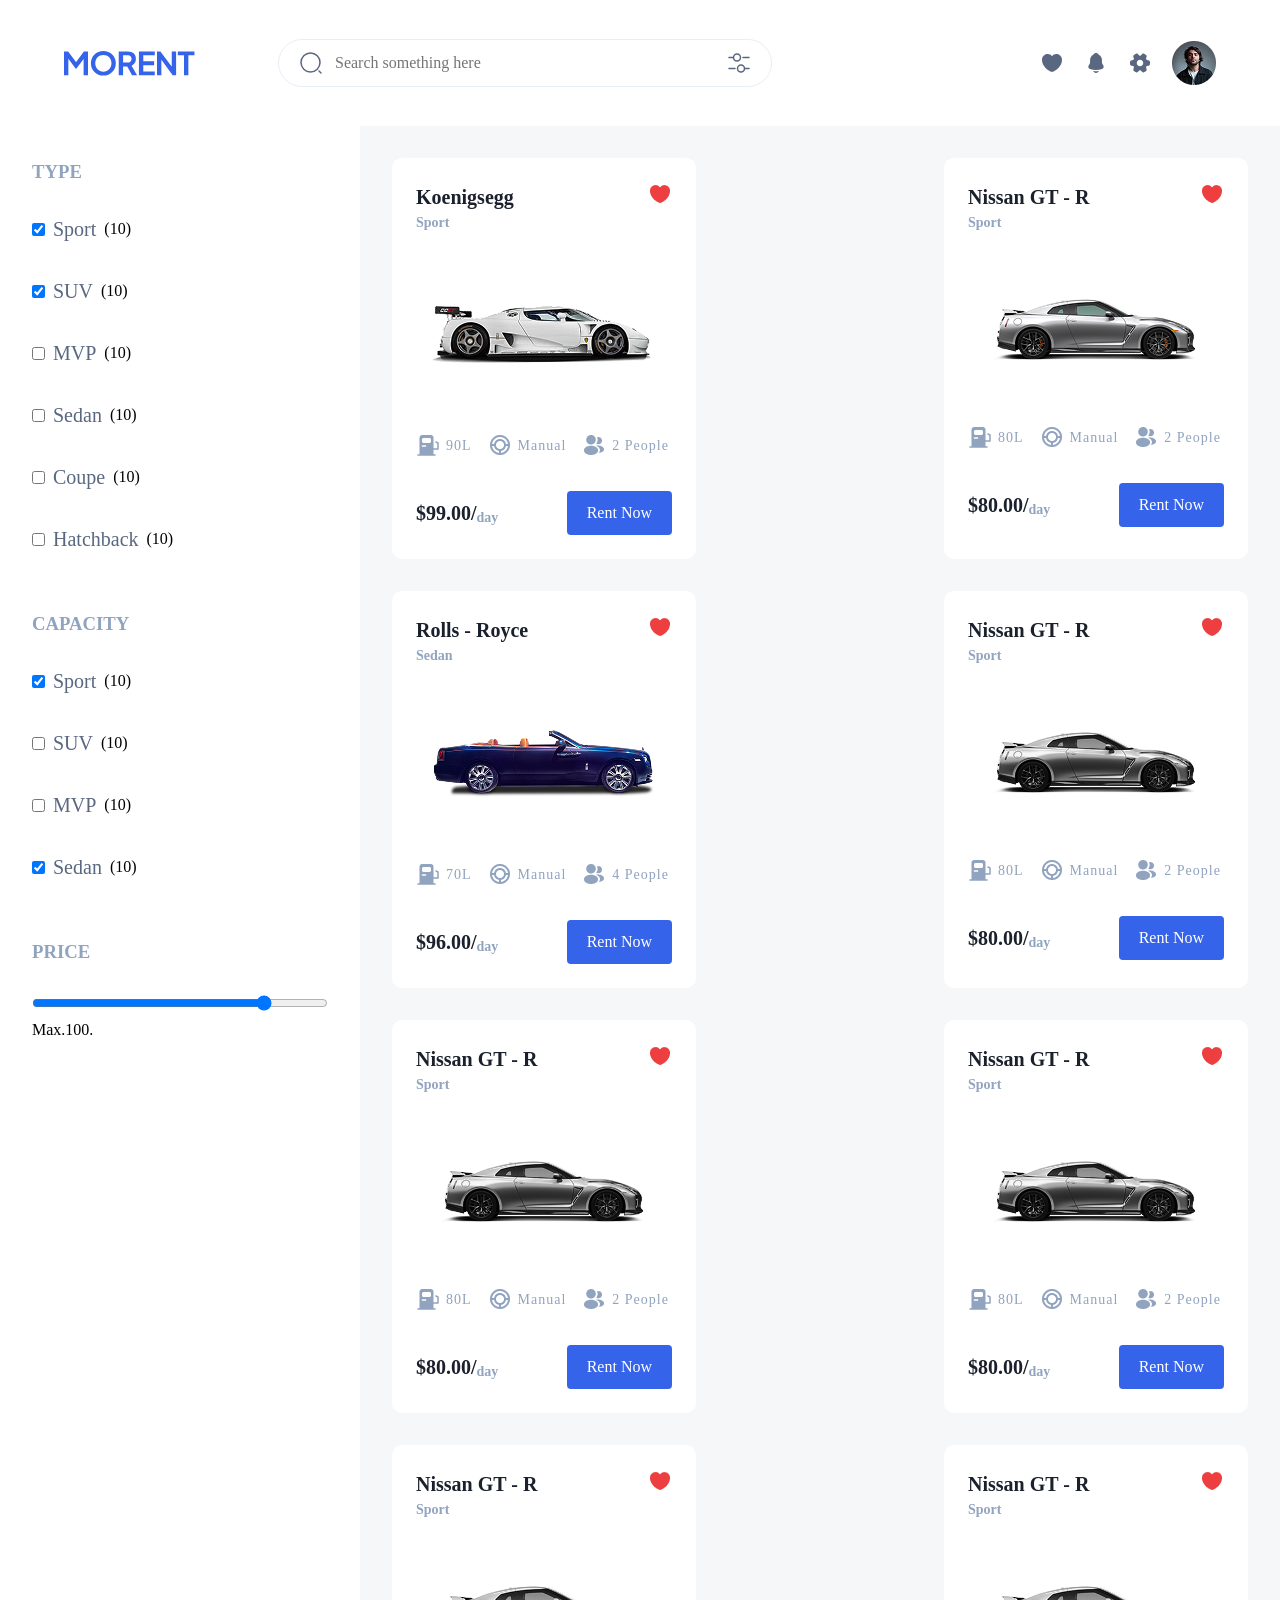
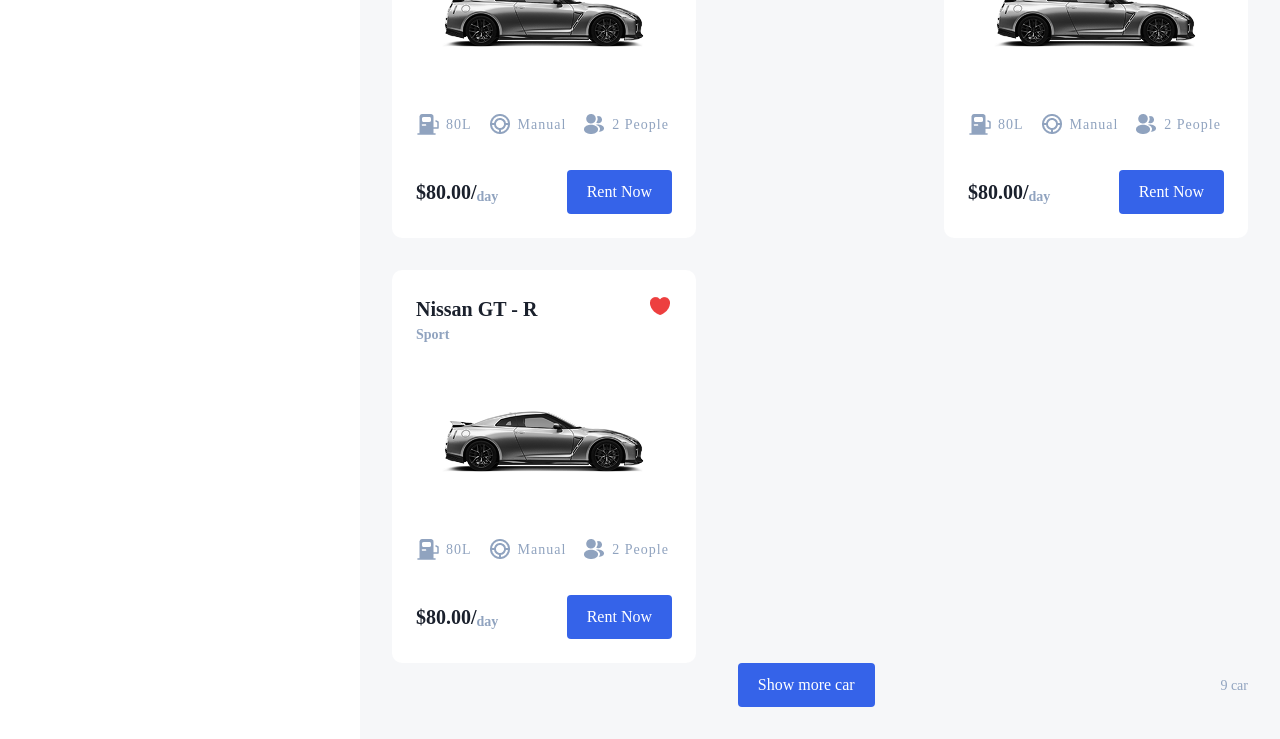
==== commit 53ddbb67: "Update filter section layout, add background styles and rectangle asset - Updated `filter.html` by a" ====
--- a/filter.html
+++ b/filter.html
@@ -132,7 +132,7 @@
 
         </aside>
 
-        <section>
+        <section page="filter">
             <div class="wrapper">
                 <article class="card">
                     <div class="header">
--- a/assets/css/style.css
+++ b/assets/css/style.css
@@ -1,9 +1,12 @@
-
 :root {
     --primary-color: #3563E9;
     --secondary-color: #90A3BF;
+    --info-color: #54A6FF;
     --white-color: #fff;
-    --blach-color: #000;
+    --black-color: #000;
+    --background-color: rgba(246, 247, 249, 1);
+    --text-dark: #1A202C;
+
 }
 
 body {}
@@ -29,6 +32,7 @@
         gap: 84px;
         align-items: center;
     }
+
     .search {
         display: flex;
         align-items: center;
@@ -37,17 +41,21 @@
         width: 492px;
         outline: 1px solid #C3D4E966;
         border-radius: 70px;
+
         img {
             cursor: pointer;
         }
+
         input {
             border: none;
             flex-grow: 1;
+
             &:focus {
                 outline: none;
             }
         }
     }
+
     .cta-wrapper {
         display: flex;
         gap: 20px;
@@ -56,116 +64,227 @@
 }
 
 main {
-    background-color: rgb(246, 247, 249);
-}
-
-/* .flex {
+    background-color: var(--background-color);
+}
+
+section.ads {
     display: flex;
-}
-.align-center {
-    align-items: center;
-}
-.justify-center {
-    justify-content: center;
-}
-.cover {
-    padding: 32px 0 0;
-    width: 100%;
-    max-width: 100%;
-    .wrapper-card {
-        margin-bottom: 32px;
-        gap: 32px;
-
-    }
-}
-.car-card-light-blue, .car-card-dark-blue {
-    background-color: #54A6FF;
-    position: relative;
-    width: 100%;
-    height: 360px;
-    border-radius: 10px;
-    padding: 24px;
-    overflow: hidden;
-    display: flex;
-    flex-direction: column;
     justify-content: space-between;
-    .details-wrapper {
-        max-width: 284px;
-    }
-    h2 {
+    gap: 2rem;
+
+    article {
+        position: relative;
+        padding: 24px;
+        border-radius: 10px;
         color: var(--white-color);
-        width: 272px;
-        height: 96px;
-        font-size: 32px;
-        font-weight: 600;
-        line-height: 150%;
-        letter-spacing: -3%;
-        margin-bottom: 16px;
-    }
-    p {
-        color: var(--white-color);
-        width: 284px;
-        height: 48px;
-        font-size: 16px;
-        font-weight: 500;
-        line-height: 150%;
-        letter-spacing: -2%;
-        margin-bottom: 20px;
-    }
-    .image-wrapper {
+        width: 640px;
+        height: 360px;
+        overflow: hidden;
+
+        &:hover {
+            img {
+                animation: moveRight 1.5s ease-in-out forwards;
+            }
+        }
+
+        h2,
+        p {
+            position: relative;
+            max-width: 284px;
+            line-height: 150%;
+            z-index: 2;
+        }
+
+        h2 {
+            font-size: 32px;
+            text-transform: capitalize;
+            margin-bottom: 1rem;
+        }
+
+        p {
+            margin-bottom: 20px;
+        }
+
+        button {
+            position: relative;
+            color: var(--white-color);
+            padding: 10px 20px;
+            line-height: 150%;
+            text-transform: capitalize;
+            border-radius: 4px;
+            transition: all 0.3s ease;
+            z-index: 2;
+
+            &:hover {
+                animation: shake .3s;
+                animation-iteration-count: infinite;
+            }
+        }
+    }
+
+    article:first-of-type {
+        background: repeating-radial-gradient(circle at 35% calc(100% - 60px), rgba(255, 255, 255, 0.08) 0px, rgba(255, 255, 255, 0.08) 20px, transparent 2px, transparent 60px), #5da2e8;
+        
+        button {
+            background-color: var(--primary-color);
+        }
+
+        &::after {
+            position: absolute;
+            top: 0;
+            right: 0;
+            display: inline-block;
+            content: '';
+            width: 0;
+            height: 0;
+            border-left: 75px solid transparent;
+            border-right: 125px solid #5da2e8;
+            border-bottom: 220px solid transparent;
+            background: none;
+
+
+        }
+
+    }
+
+    article:last-of-type {
+        position: relative;
+        --width: 640px;
+        --height: 360px;
+        width: var(--width);
+        height: var(--height);
+        background-color: #3563E9;
+        background-image: url(/assets/images/icons/rectangle.svg);
+        background-size: 90px 120px;
+        background-position-x: -25px;
+
+        &::after {
+            position: absolute;
+            top: 50%;
+            left: 0;
+            right: 0;
+            transform: translateY(-50%);
+            content: "";
+            background-color: inherit;
+            background-image: inherit;
+            background-size: inherit;
+            background-position-x: 20px;
+            width: inherit;
+            height: calc(var(--height) / 3);
+            display: inline-block;
+            z-index: 1;
+        }
+
+        button {
+            background-color: var(--info-color);
+        }
+    }
+
+    img {
         position: absolute;
-        top: 234px;
-        left: 137px;
-    }
-    img {
-        width: 406px;
-        height: 116px;
-        object-fit: contain;
-    }
-    .btn {
-        width: 120px;
-        height: 44px;
-        border-radius: 4px;
-        border: none;
-        font-size: 16px;
-        color: var(--white-color);
-        display: flex;
+        left: 55%;
+        bottom: 10px;
+        transform: translateX(-50%);
+    }
+}
+
+section.pickup-dropoff-filter {
+    padding-block: 0;
+
+    form {
+        display: flex;
+        justify-content: space-between;
         align-items: center;
-        justify-content: center;
-        text-decoration: none;
-        background-color: var(--primary-color);
-        gap: 8px;
-        cursor: pointer;
-        transition: var(--primary-color) 0.2s ease;
-        &:hover {
-            opacity: 0.9;
-        }
-    }
-}
-.car-card-dark-blue {
-    background-color: var(--primary-color);
-    .btn {
-        background-color: #54A6FF;
-        gap: 8px;
-    }
-} */
+
+        .filters-wrapper {
+            background-color: var(--white-color);
+            padding: 24px;
+            border-radius: 10px;
+
+            label {
+                font-size: 1rem;
+                line-height: 150%;
+                color: var(--text-dark);
+            }
+
+            .header {
+                margin-bottom: 1rem;
+                display: flex;
+                align-items: center;
+                gap: 8px;
+
+                &>label {
+                    text-transform: capitalize;
+                }
+
+            }
+
+            .body {
+                display: flex;
+                align-items: center;
+                justify-content: space-between;
+                gap: 48px;
+
+                .filter {
+                    &>label {
+                        display: block;
+                        text-transform: capitalize;
+                        font-weight: bold;
+                        margin-bottom: 8px;
+                    }
+
+                    select {
+                        border: none;
+                    }
+
+
+                }
+            }
+        }
+
+        button {
+            background-color: var(--primary-color);
+            padding: 18px;
+            border-radius: 10px;
+            border: none;
+            box-shadow: 0px 0px 30px 10px rgba(0, 0, 0, 0.1);
+            cursor: pointer;
+
+            img {
+                display: block;
+            }
+        }
+
+    }
+
+}
+
 
 section {
     padding: 2rem;
-    &:not(:last-of-type){
+
+    &:not(:last-of-type) {
         margin-bottom: 2rem;
     }
+
     &>.header {
         display: flex;
         justify-content: space-between;
         align-items: center;
         margin-bottom: 20px;
+
         h2 {
             color: var(--secondary-color);
             text-transform: capitalize;
             font-size: 1rem;
         }
-    }
+
+        a {
+            color: var(--primary-color);
+            text-transform: capitalize;
+        }
+    }
+
     .wrapper {
         display: flex;
         flex-wrap: wrap;
@@ -173,26 +292,38 @@
         gap: 2rem;
 
         .card {
-           width: 304px;
-           padding: 24px;
-           border-radius: 10px;
-           background-color: var(--white-color);
-
-           .header {
-               display: flex;
-               justify-content: space-between;
-               align-items: flex-start;
-               p {
-                color: var(--secondary-color);
-                font-weight: bold;
-               }
-           }
-           .image {
+            width: 304px;
+            padding: 24px;
+            border-radius: 10px;
+            background-color: var(--white-color);
+
+            .header {
+                display: flex;
+                justify-content: space-between;
+                align-items: flex-start;
+
+                div {
+                    h3 {
+                        color: var(--text-dark);
+                        font-size: 20px;
+                    }
+
+                    p {
+                        color: var(--secondary-color);
+                        font-weight: bold;
+                        font-size: 14px;
+                    }
+                }
+
+            }
+
+            .image {
                 display: flex;
                 justify-content: center;
                 padding-block: 64px;
-           }
-           .spesifications {
+            }
+
+            .spesifications {
                 display: flex;
                 gap: 1rem;
 
@@ -209,9 +340,9 @@
                         line-height: 150%;
                     }
                 }
-           }  
-           
-           .footer {
+            }
+
+            .footer {
                 display: flex;
                 justify-content: space-between;
                 align-items: center;
@@ -224,6 +355,8 @@
                         display: block;
                         font-size: 20px;
                         font-weight: bold;
+                        color: #1A202C;
+
                         &:last-child {
                             color: var(--secondary-color);
                             font-size: 14px;
@@ -233,19 +366,19 @@
                 }
 
                 .rent-now {
-                    a{
+                    a {
                         display: block;
                         padding: 10px 20px;
                         background-color: var(--primary-color);
                         color: var(--white-color);
                         border-radius: 4px;
                         text-decoration: none;
-                    }                
-                }            
-            }                    
-        }           
-    }    
-    
+                    }
+                }
+            }
+        }
+    }
+
     footer {
         display: flex;
         align-items: center;
@@ -268,34 +401,52 @@
 
         }
     }
-}              
-     
-    
+
+    &[page="filter"] {
+        padding-inline: 2rem;
+    }
+}
+
+
 aside {
     padding: 2rem;
     background-color: var(--white-color);
+
     form {
         .filters {
-            &:not(:last-child){
+            &:not(:last-child) {
                 margin-bottom: 56px;
             }
+
             h3 {
                 margin-bottom: 28px;
-            }
+                color: var(--secondary-color);
+                text-transform: uppercase;
+            }
+
             .wrapper {
                 &>div {
                     display: flex;
                     gap: .5rem;
                     align-items: center;
-                    
-                    &:not(:last-child){
+
+                    &:not(:last-child) {
                         margin-bottom: 2rem;
                     }
 
-                }
-            }
-
-        }
+                    input {}
+
+                    label {
+                        color: #596780;
+                        font-size: 20px;
+                    }
+
+                    span {}
+                }
+            }
+
+        }
+
         .price {
             input {
                 width: 296px;
@@ -304,3 +455,61 @@
     }
 }
 
+@keyframes shake {
+    0% {
+        transform: translate(1px, 1px) rotate(0deg);
+    }
+
+    10% {
+        transform: translate(-1px, -2px) rotate(-1deg);
+    }
+
+    20% {
+        transform: translate(-3px, 0px) rotate(1deg);
+    }
+
+    30% {
+        transform: translate(3px, 2px) rotate(0deg);
+    }
+
+    40% {
+        transform: translate(1px, -1px) rotate(1deg);
+    }
+
+    50% {
+        transform: translate(-1px, 2px) rotate(-1deg);
+    }
+
+    60% {
+        transform: translate(-3px, 1px) rotate(0deg);
+    }
+
+    70% {
+        transform: translate(3px, 1px) rotate(-1deg);
+    }
+
+    80% {
+        transform: translate(-1px, -1px) rotate(1deg);
+    }
+
+    90% {
+        transform: translate(1px, 2px) rotate(0deg);
+    }
+
+    100% {
+        transform: translate(1px, -2px) rotate(-1deg);
+    }
+}
+
+
+@keyframes moveRight {
+    from {
+        transform: translateX(-50%);
+    }
+
+
+    to {
+        transform: translateX(100%);
+
+    }
+}
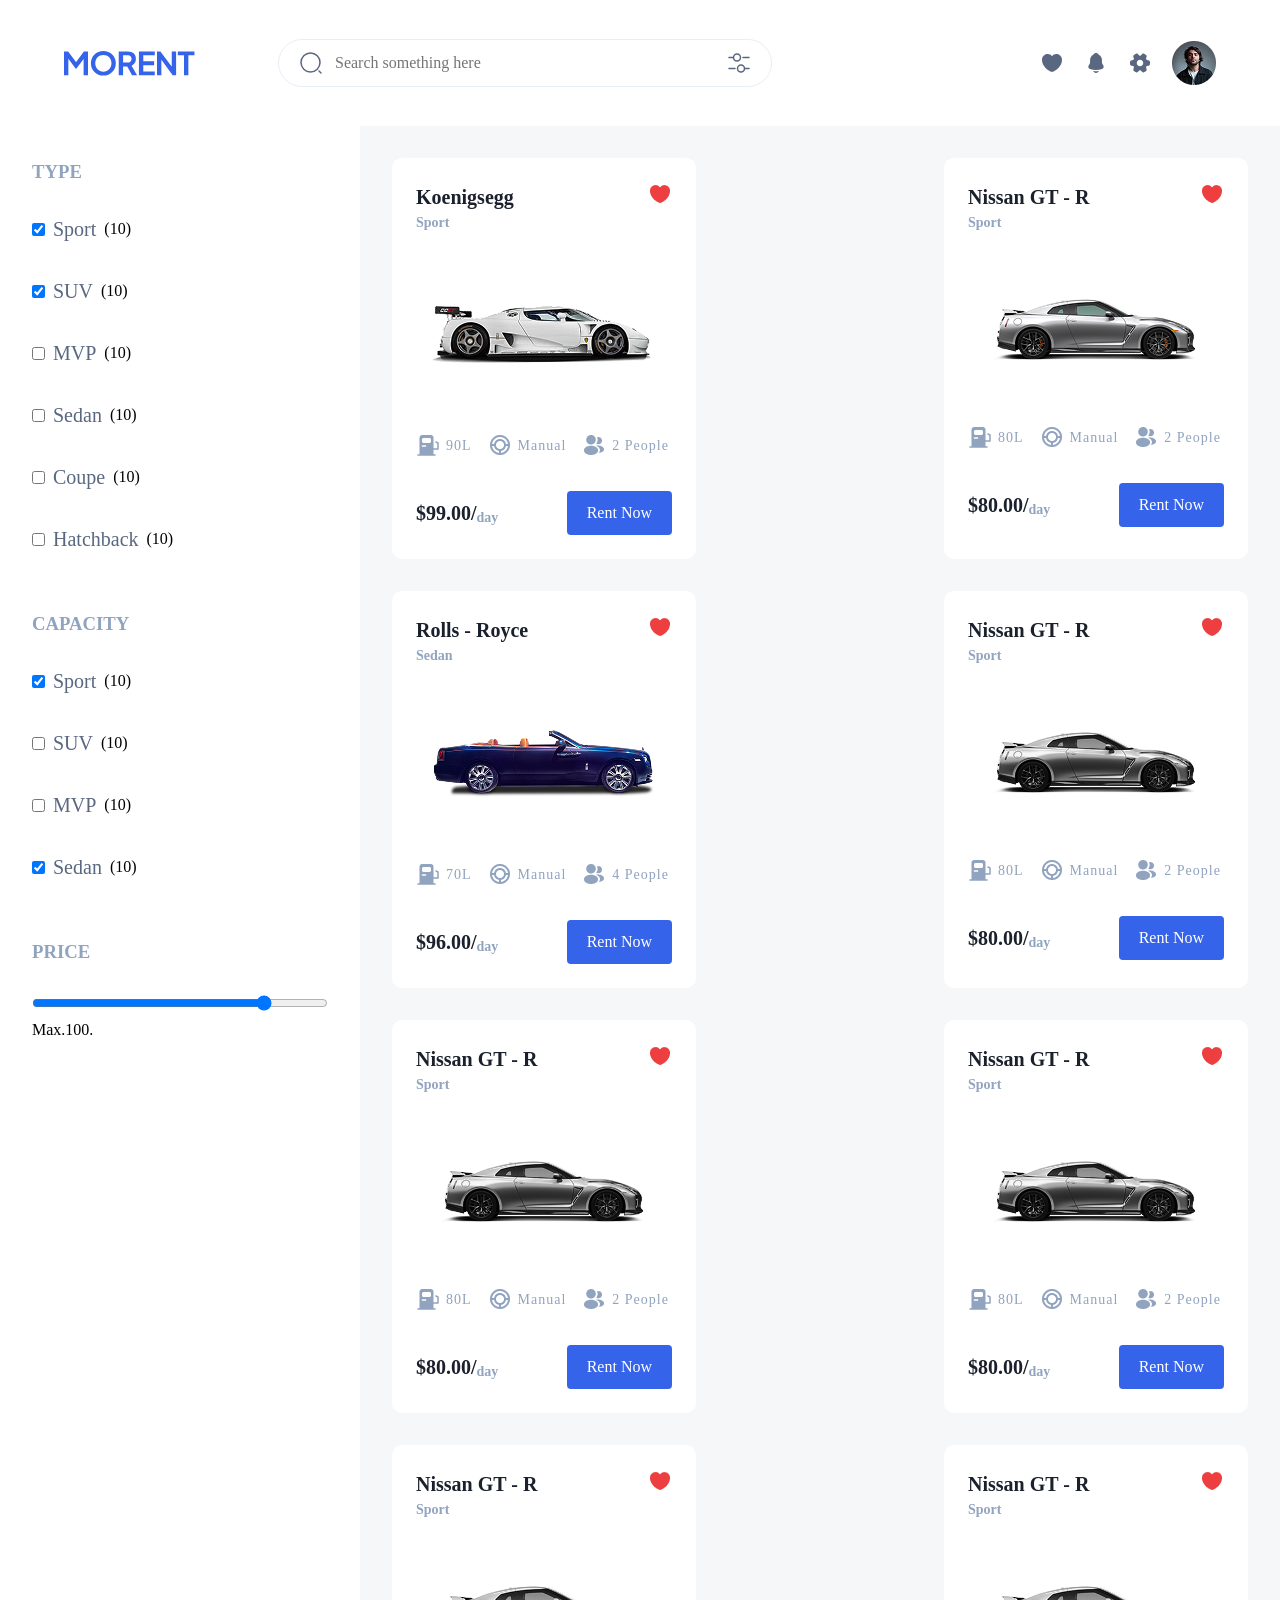
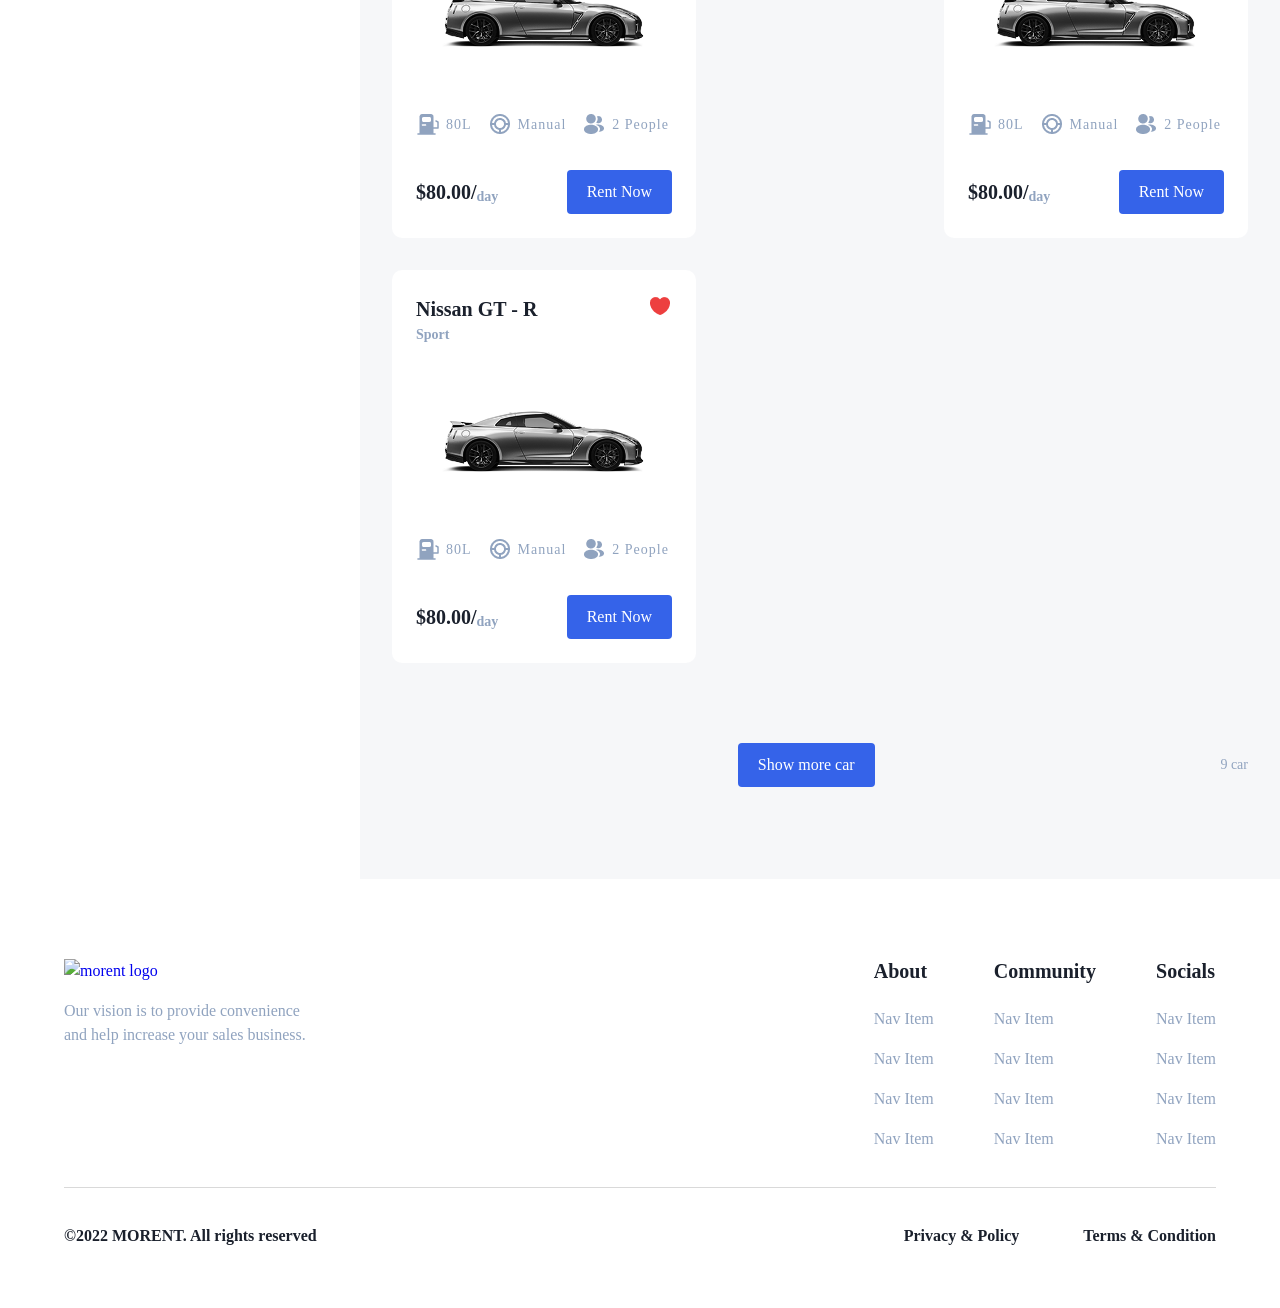
==== commit a9ed36f0: "Add footer structure and styles" ====
--- a/filter.html
+++ b/filter.html
@@ -495,6 +495,61 @@
         </section>
     </main>
 
+    <div class="container">
+        <footer>
+            <div class="footer-inner-wrapper">
+                <div class="footer-logo">
+                    <a href="index.html">
+                        <img src="assets/images/icons/logo.svg" alt="morent logo">
+                    </a>
+                    <p>Our vision is to provide convenience and help increase your sales business.</p>
+                </div>
+                <nav class="footer-nav">
+                    <div class="nav-group about">
+                        <h4>About</h4>
+                        <ul>
+                            <li><a href="#">nav item </a></li>
+                            <li><a href="#">nav item </a></li>
+                            <li><a href="#">nav item </a></li>
+                            <li><a href="#">nav item </a></li>
+                        </ul>
+                    </div>
+                    <div class="nav-group community">
+                        <h4>Community</h4>
+                        <ul>
+                            <li><a href="#">nav item </a></li>
+                            <li><a href="#">nav item </a></li>
+                            <li><a href="#">nav item </a></li>
+                            <li><a href="#">nav item </a></li>
+                        </ul>
+                    </div>
+                    <div class="nav-group socials">
+                        <h4>Socials</h4>
+                        <ul>
+                            <li><a href="#">nav item </a></li>
+                            <li><a href="#">nav item </a></li>
+                            <li><a href="#">nav item </a></li>
+                            <li><a href="#">nav item </a></li>
+                        </ul>
+                    </div>
+
+                </nav>
+            </div>
+
+
+            <div class="footer-inner-wrapper">
+                <div class="copy">
+                    <p>©2022 MORENT. All rights reserved</p>
+                </div>
+                <div class="privacy-policy">
+                    <a href="#">Privacy & Policy</a>
+                    <a href="#">Terms & Condition</a>
+                </div>
+            </div>
+        </footer>
+
+    </div>
+
     <script src="app.js"></script>
 </body>
 
--- a/assets/css/style.css
+++ b/assets/css/style.css
@@ -124,7 +124,7 @@
 
     article:first-of-type {
         background: repeating-radial-gradient(circle at 35% calc(100% - 60px), rgba(255, 255, 255, 0.08) 0px, rgba(255, 255, 255, 0.08) 20px, transparent 2px, transparent 60px), #5da2e8;
-        
+
         button {
             background-color: var(--primary-color);
         }
@@ -261,7 +261,7 @@
 
 
 section {
-    padding: 2rem;
+    padding-block: 2rem;
 
     &:not(:last-of-type) {
         margin-bottom: 2rem;
@@ -294,8 +294,8 @@
         .card {
             width: 304px;
             padding: 24px;
+            background-color: var(--white-color);
             border-radius: 10px;
-            background-color: var(--white-color);
 
             .header {
                 display: flex;
@@ -455,6 +455,95 @@
     }
 }
 
+footer {
+    padding-block: 80px 60px;
+    line-height: 150%;
+    letter-spacing: -2%;
+    font-size: 1rem;
+
+    .footer-inner-wrapper {
+        display: flex;
+        justify-content: space-between;
+
+        .footer-logo {
+            P {
+                width: 247px;
+                font-weight: 500;
+                color: var(--secondary-color);
+                margin-top: 16px;
+
+            }
+        }
+
+        .footer-nav {
+            display: flex;
+            gap: 60px;
+
+            .nav-group {
+
+                text-transform: capitalize;
+
+                h4 {
+                    margin-bottom: 24px;
+                    font-size: 20px;
+                    font-weight: 600;
+                    color: var(--text-dark);
+
+
+
+
+                }
+
+                ul {
+                    li {
+                        &:not(:last-of-type) {
+                            margin-bottom: 1rem;
+                        }
+
+                        a {
+
+                            font-weight: 500;
+                            color: var(--secondary-color);
+
+                        }
+
+                    }
+
+                }
+            }
+        }
+
+        .copy {
+            p {
+                color: var(--text-dark);
+                font-weight: 600;
+
+            }
+
+        }
+
+        .privacy-policy {
+            a {
+                color: var(--text-dark);
+                font-weight: 600;
+
+                &:first-of-type {
+                    margin-right: 60px;
+                }
+
+            }
+        }
+
+        &:first-of-type {
+            margin-bottom: 36px;
+            border-bottom: 1px solid #13131329;
+            padding-bottom: 36px;
+
+        }
+    }
+
+}
+
 @keyframes shake {
     0% {
         transform: translate(1px, 1px) rotate(0deg);
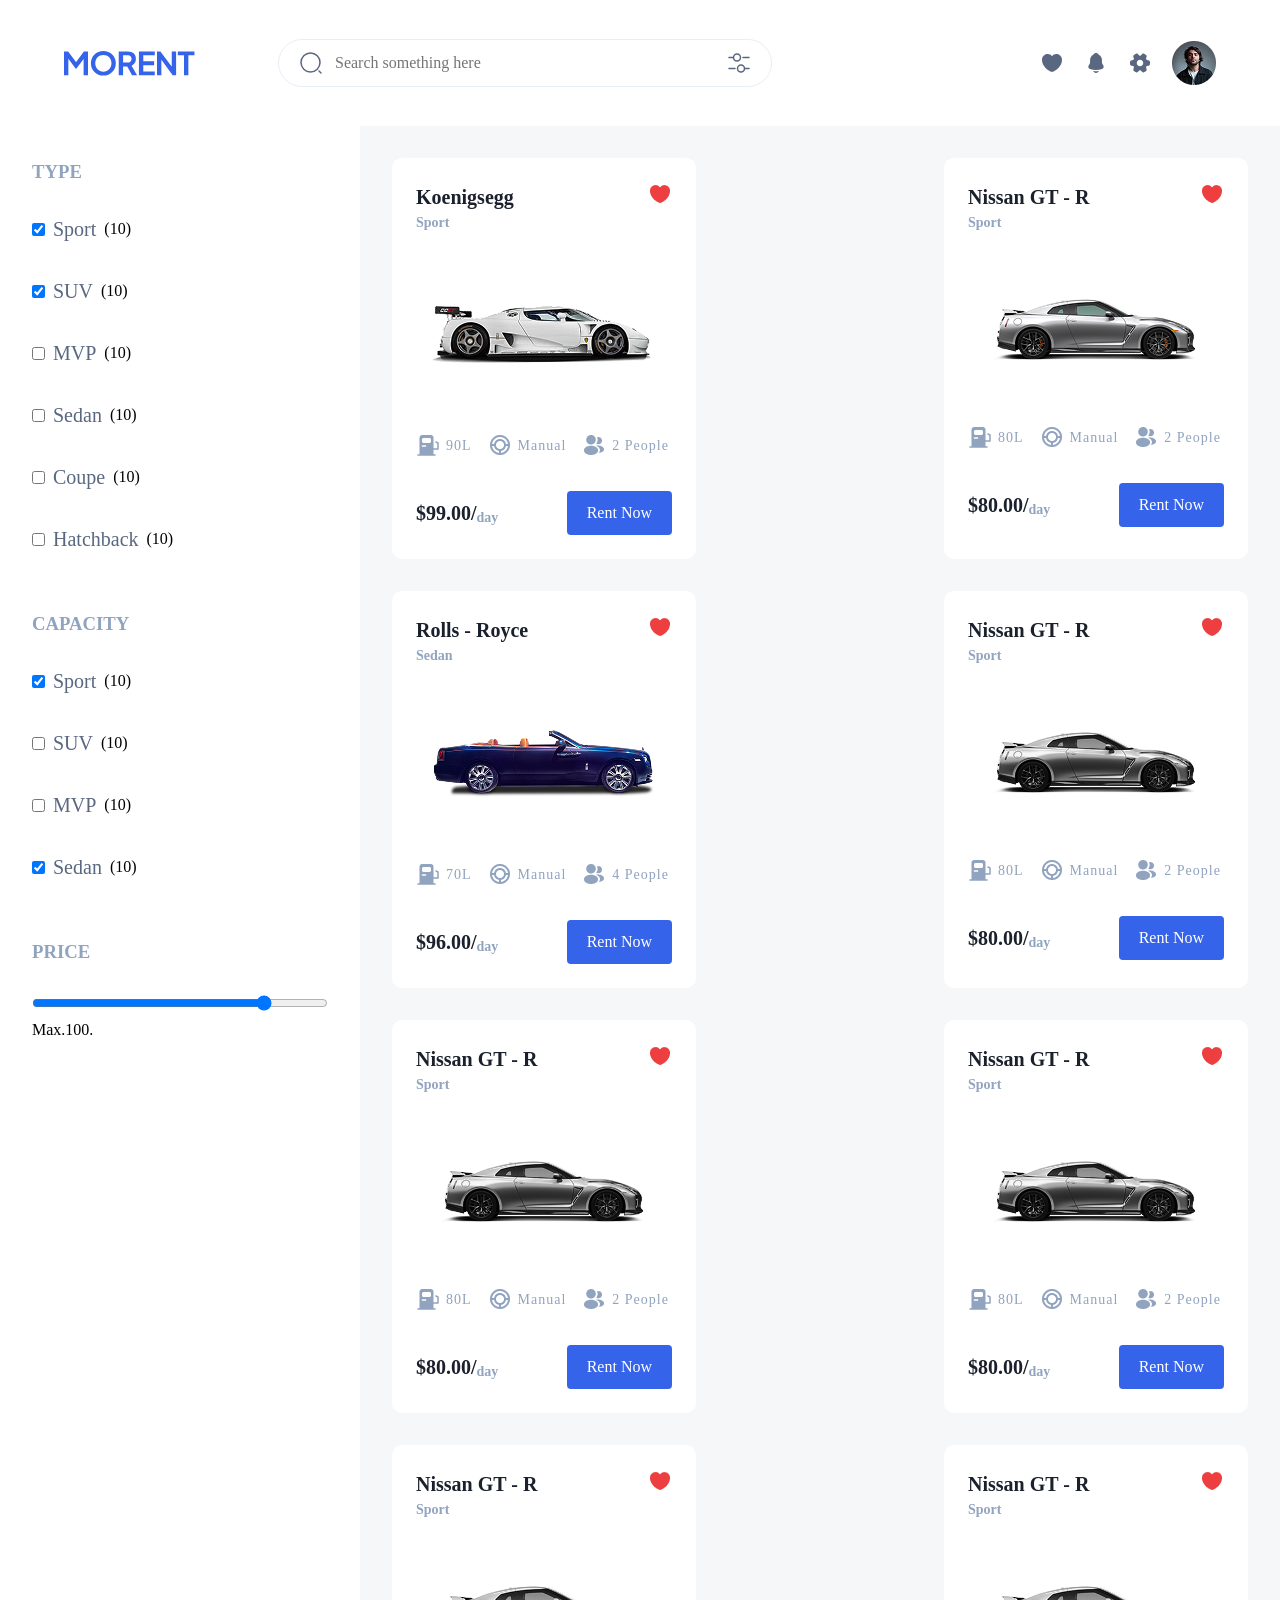
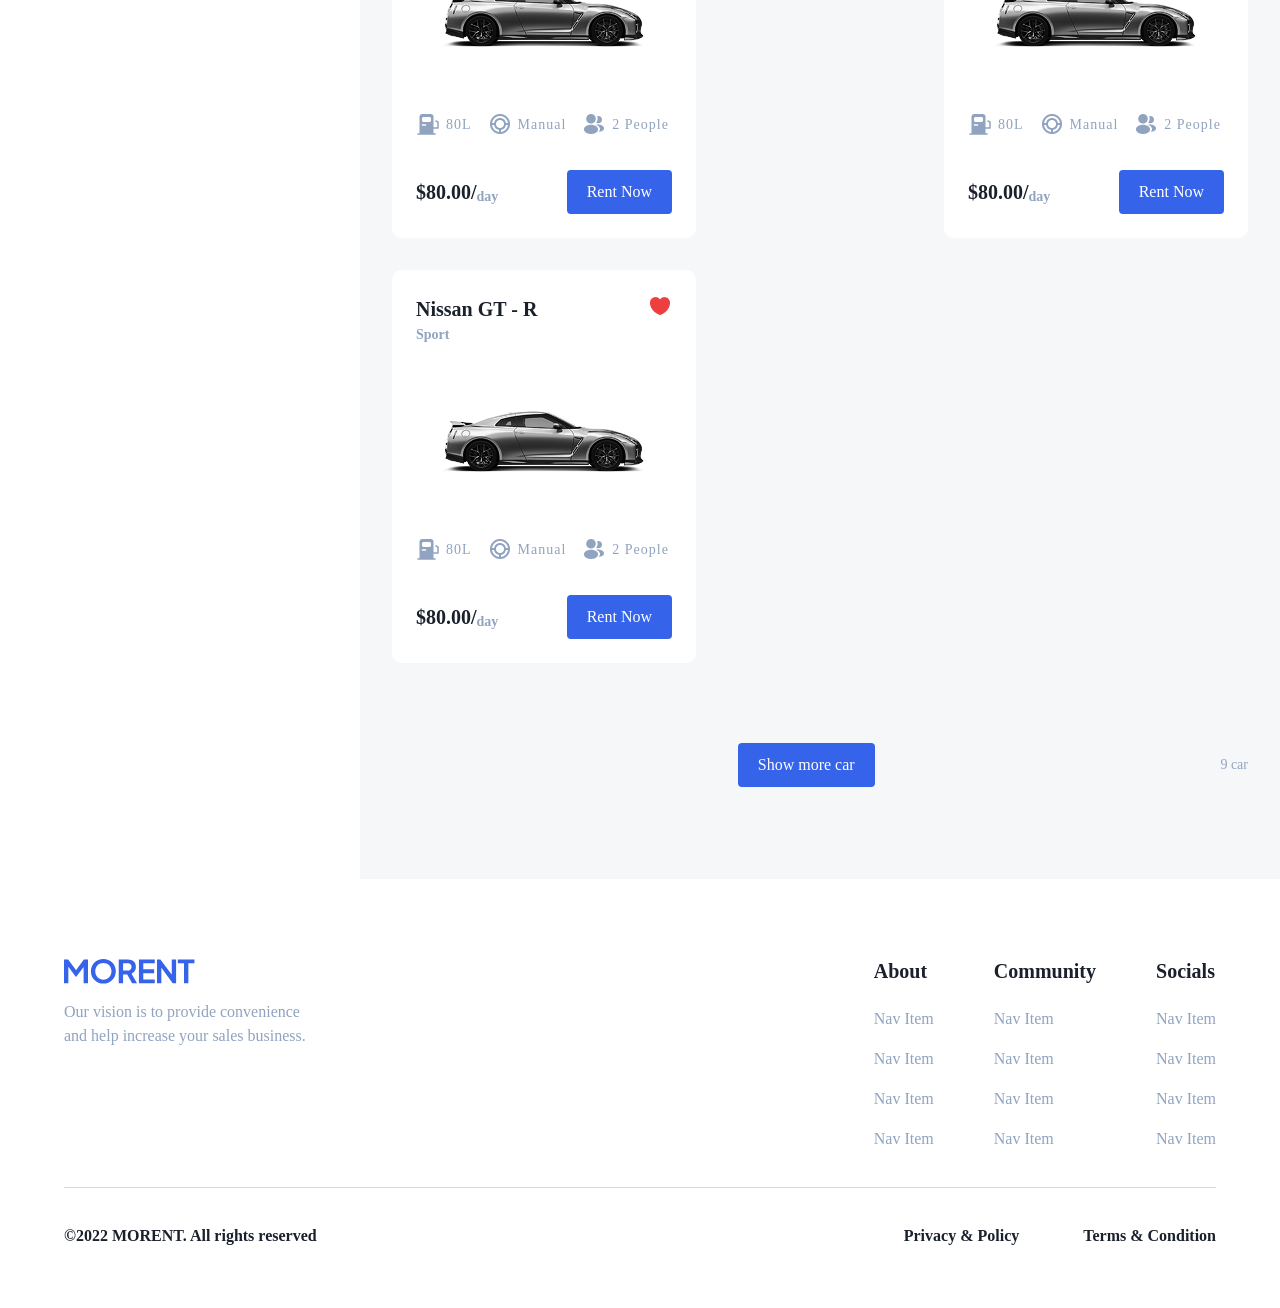
==== commit 211015f2: "Fix footer logo image filename case" ====
--- a/filter.html
+++ b/filter.html
@@ -500,7 +500,7 @@
             <div class="footer-inner-wrapper">
                 <div class="footer-logo">
                     <a href="index.html">
-                        <img src="assets/images/icons/logo.svg" alt="morent logo">
+                        <img src="assets/images/icons/Logo.svg" alt="morent logo">
                     </a>
                     <p>Our vision is to provide convenience and help increase your sales business.</p>
                 </div>
--- a/assets/css/style.css
+++ b/assets/css/style.css
@@ -255,6 +255,7 @@
             }
         }
 
+
     }
 
 }
